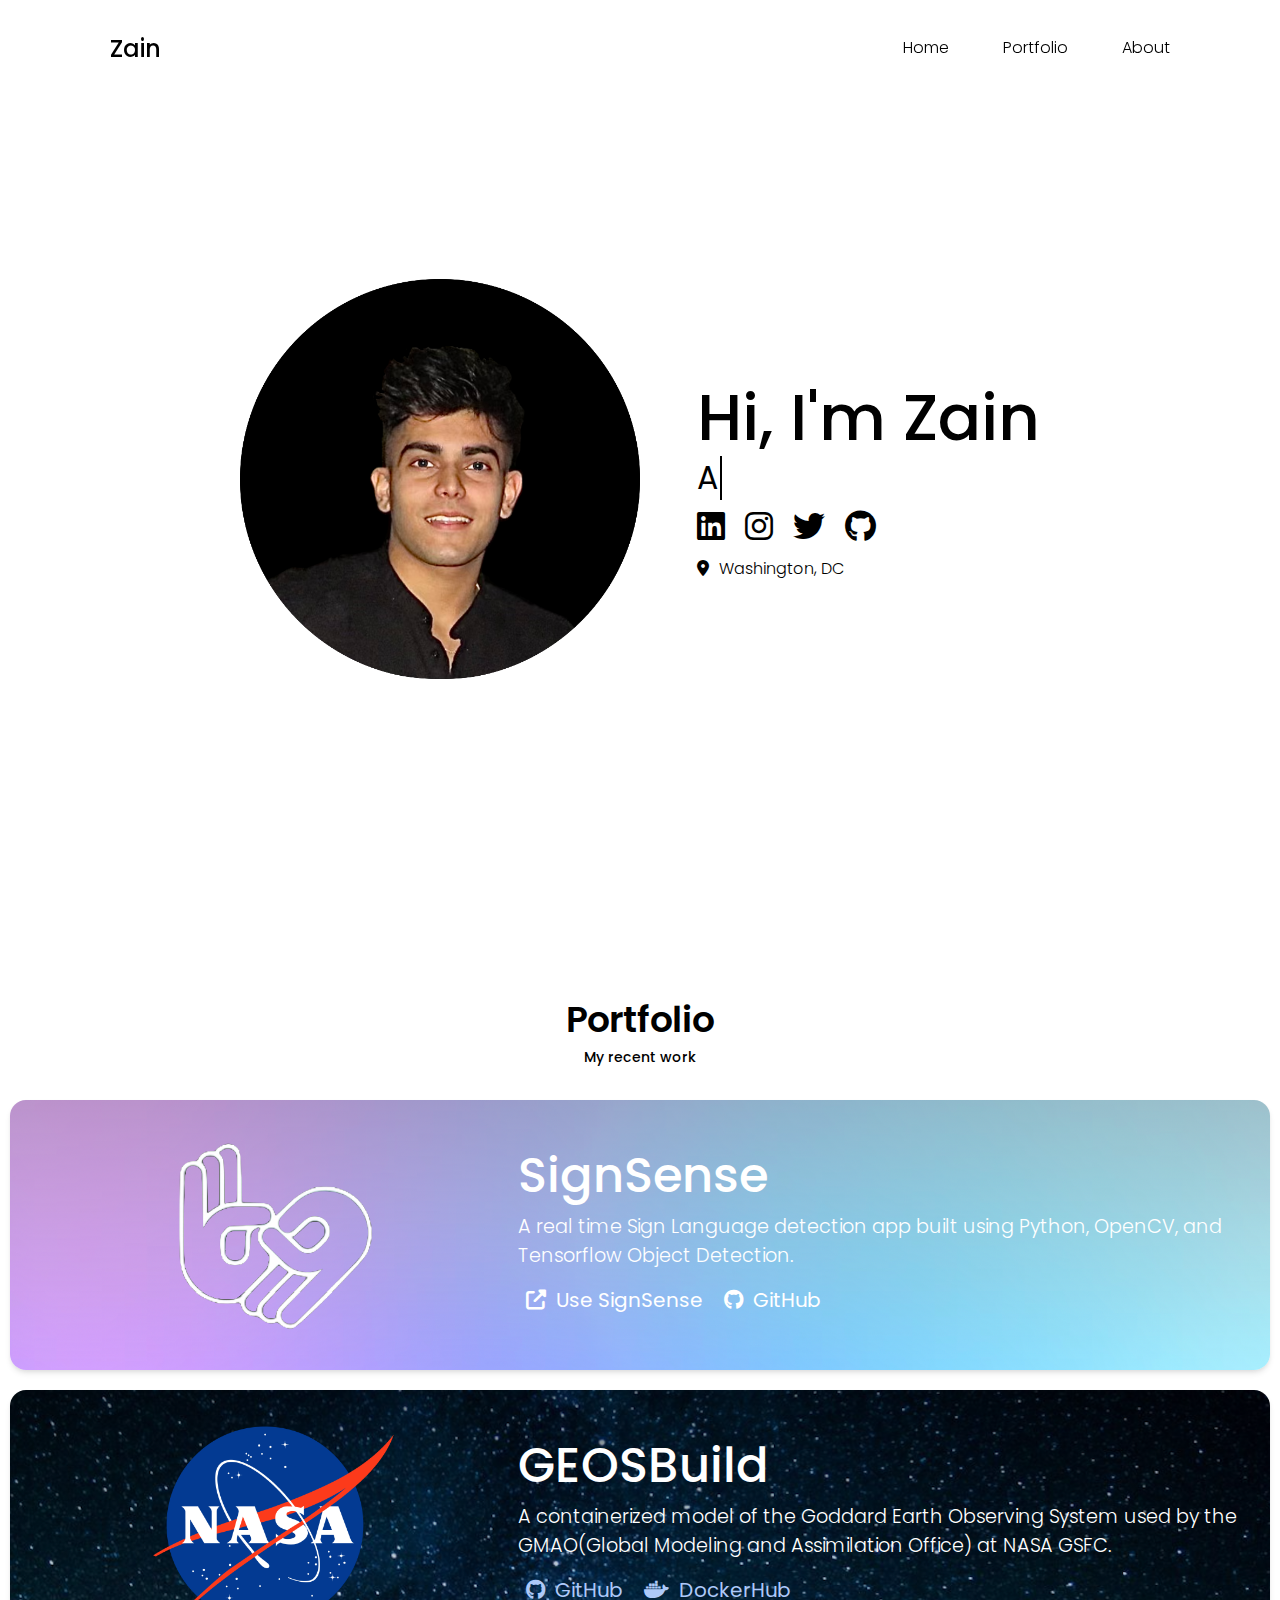
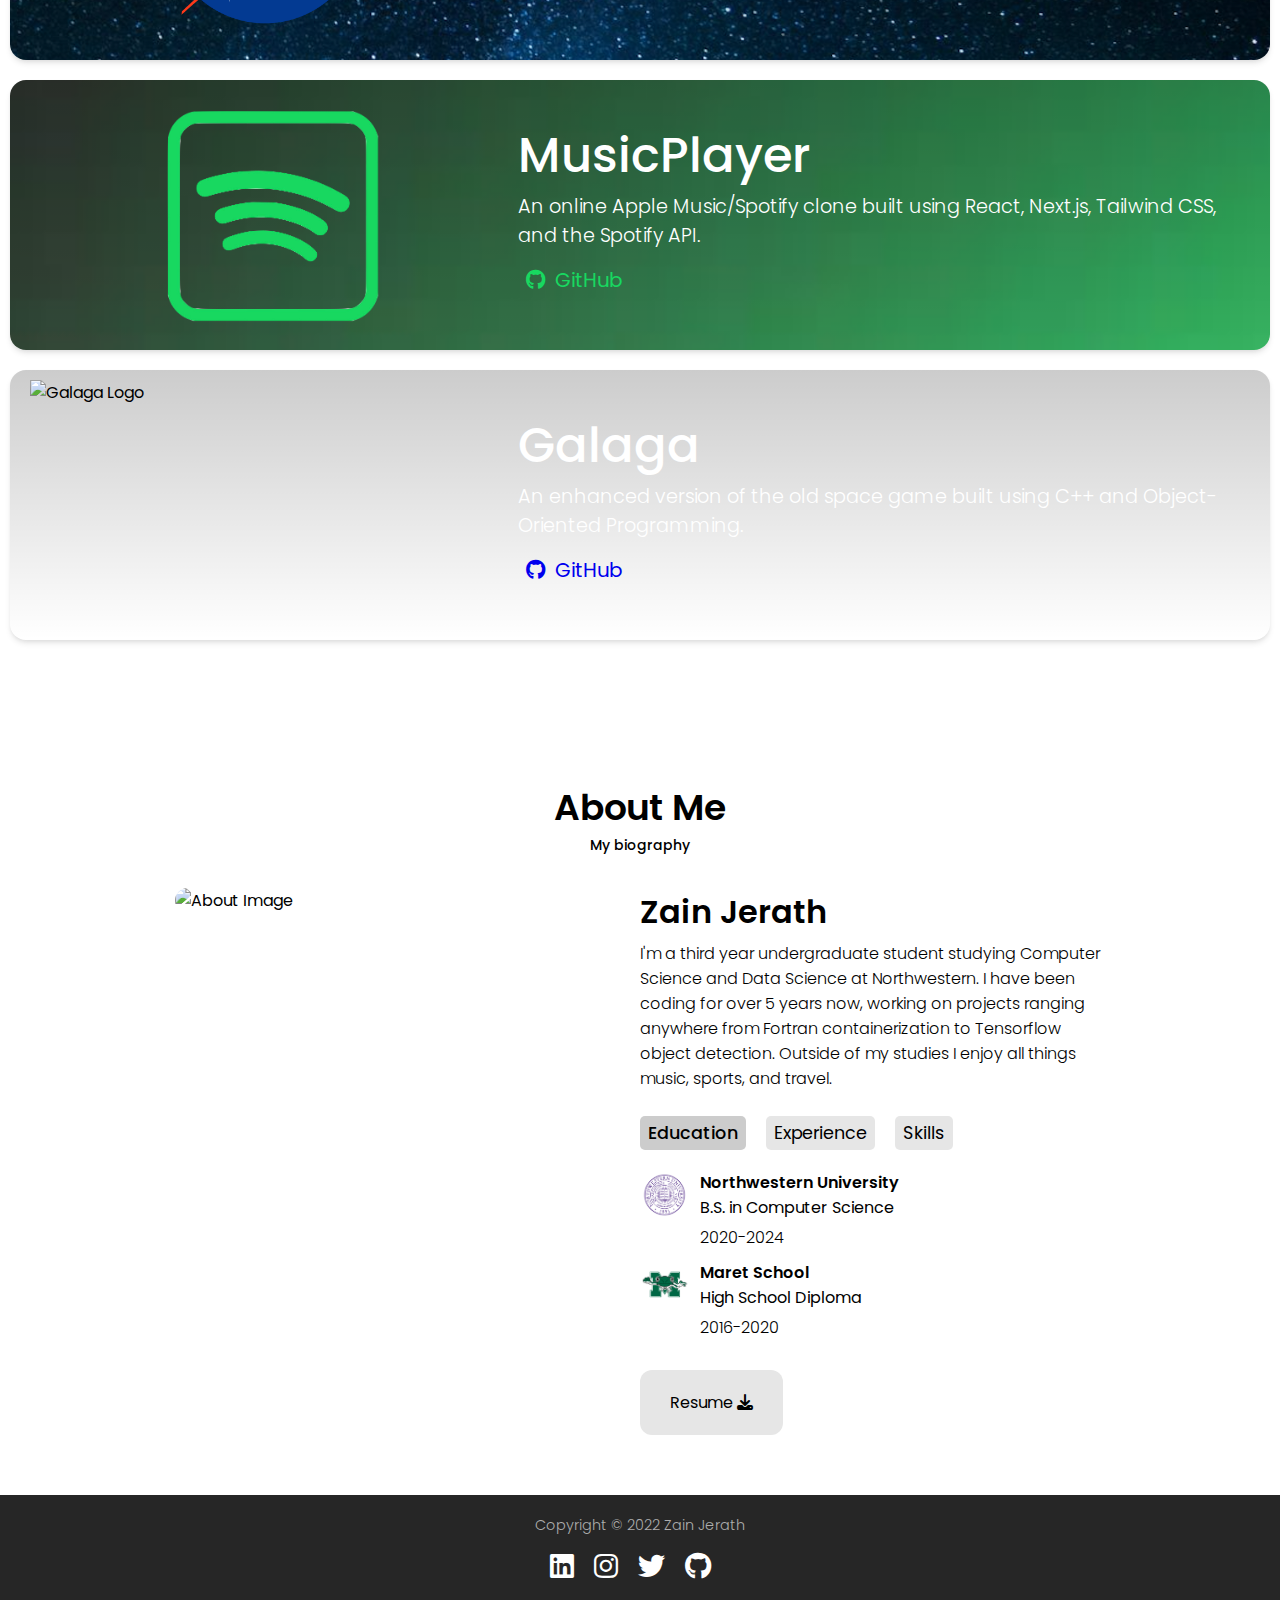
==== index.html @ c5c4de28 "Update index.html" ====
<!DOCTYPE html>
<html lang="en" dir="ltr">
<head>
  <meta charset="utf-8">
  <meta name="viewport" content="width=device-width, initial-scale=1.0">
  <link rel="stylesheet" href="zainjerath.css">
  <link rel="stylesheet" href="https://cdnjs.cloudflare.com/ajax/libs/font-awesome/6.2.1/css/all.min.css">
  <link rel="shortcut icon" type="images/png" href="images/Zain.png">
  <title>Zain Jerath</title>
</head>
<body>
  <!-- Menu -->
  <header>
    <nav class="top-nav">
      <a href="#home" class="Zain menu-items">Zain</a>
      <ul class="menu" id="menu">
        <li>
          <a class="menu-items" href="#home">Home</a>
        </li>
        <li>
          <a class="menu-items" href="#portfolio">Portfolio</a>
        </li>
        <li>
          <a class="menu-items" href="#about">About</a>
        </li>
      </ul>
      <div class="nav-btn">
        <div id="nav-icon" onclick="openClose();">
          <span class="nav-icons"></span>
          <span class="nav-icons"></span>
          <span class="nav-icons"></span>
        </div>
      </div>
    </nav>
  </header>
<!-- Home -->
  <section class="home center" id="home">
    <div class="home-content">
      <div class="home-img">
        <img src="images/Zain.png" alt="Profile Image">
      </div>
      <div class="info">
        <h2>Hi, I'm Zain</h2>
        <h3>A <span class="typed-text"></span><span class="cursor"></span></h3>
        <div class="socials">
          <button title = Linkedin>
            <a href="https://www.linkedin.com/in/zain-jerath-026b42214/"><i class="fab fa-linkedin"></i></a>
          </button>
          <button title = Instagram>
            <a href="https://www.instagram.com/zain.jerath/"><i class="fab fa-instagram"></i></a>
          </button>
          <button title = Twitter>
            <a href="https://twitter.com/Zainjerath"><i class="fab fa-twitter"></i></a>
          </button>
          <button title = Github>
            <a href="https://github.com/zjerath"><i class="fab fa-github"></i></a>
          </button>
        </div>
        <div class="location">
          <p><i class="fas fa-map-marker-alt" aria-hidden="true"></i>Washington, DC</p>
        </div>
      </div>
    </div>
  </section>
<!-- Portfolio -->
  <section class="portfolio" id="portfolio">
    <h1 class="section-title">Portfolio</h1>
    <h2 class="section-subtitle">My recent work</h2>
    <div class="project" style="background-image: linear-gradient(rgba(0,0,0,0.2), rgba(0,0,0,0)), url('images/Gradient.png');">
      <div class="project-content">
        <div class="project-img">
          <img src="images/Signsense.png" alt="Music Logo">
        </div>
        <div class="project-info sign-sense">
          <h3>SignSense</h3>
          <p>A real time Sign Language detection app built using Python, OpenCV, and Tensorflow Object Detection.</p>
          <div class="project-link">
            <a class="sign" href="https://main--sparkly-conkies-859b77.netlify.app/" target="blank">
              <i class="fas fa-external-link-alt" aria-hidden="true"></i>Use SignSense</a>
            <a class="sign" href="https://github.com/zjerath/SignSense" target="blank">
              <i class="fab fa-github" aria-hidden="true"></i>GitHub</a>
          </div>
        </div>
      </div>
    </div>
    <div class="project" style="background-image: linear-gradient(rgba(0,0,0,0.5), rgba(0,0,0,0)), url('images/Stars.png');">
      <div class="project-content">
        <div class="project-img">
          <img src="images/NASA.png" alt="NASA Logo">
        </div>
        <div class="project-info">
          <h3>GEOSBuild</h3>
          <p>A containerized model of the Goddard Earth Observing System used by the GMAO(Global Modeling and Assimilation Office) at NASA GSFC.</p>
          <div class="project-link">
            <a class="nasa" href="https://github.com/zjerath/NASA-GEOS-Build" target="blank"><i class="fab fa-github" aria-hidden="true"></i>GitHub</a>
            <a class="nasa" href="https://hub.docker.com/u/zjerath" target="blank"><i class="fab fa-docker" aria-hidden="true"></i>DockerHub</a>
          </div>
        </div>
      </div>
    </div>
    <div class="project" style="background-image: linear-gradient(rgba(0,0,0,0.2), rgba(0,0,0,0)), url('images/Purple.png');">
      <div class="project-content">
        <div class="project-img">
          <img src="images/Player.png" alt="Music Logo">
        </div>
        <div class="project-info">
          <h3>MusicPlayer</h3>
          <p>An online Apple Music/Spotify clone built using React, Next.js, Tailwind CSS, and the Spotify API.</p>
          <div class="project-link">
            <a class="player" href="https://github.com/zjerath/MusicPlayer" target="blank">
              <i class="fab fa-github" aria-hidden="true"></i>GitHub</a>
          </div>
        </div>
      </div>
    </div>
    <div class="project" style="background-image: linear-gradient(rgba(0,0,0,0.2), rgba(0,0,0,0)), url('images/Space.png');">
      <div class="project-content">
        <div class="project-img">
          <img src="images/Galaga.png" alt="Galaga Logo">
        </div>
        <div class="project-info">
          <h3>Galaga</h3>
          <p>An enhanced version of the old space game built using C++ and Object-Oriented Programming.</p>
          <div class="project-link">
            <a class="galaga" href="https://github.com/zjerath/Galaga" target="blank">
              <i class="fab fa-github" aria-hidden="true"></i>GitHub</a>
          </div>
        </div>
      </div>
    </div>
  </section>
<!-- About -->
  <section class="about" id="about">
    <h1 class="section-title">About Me</h1>
    <h2 class="section-subtitle">My biography</h2>
    <div>
      <div class="about-content">
        <div class="about-img">
          <img src="images/AboutMe.png" alt="About Image">
        </div>
        <div class="about-text">
          <h1 class="name">Zain Jerath</h1>
          <p> I'm a third year undergraduate student studying Computer Science and Data Science at Northwestern. I have been coding for over 5 years now, working on projects ranging anywhere from Fortran containerization to Tensorflow object detection. Outside of my studies I enjoy all things music, sports, and travel.</p>
          <div class="tab-titles">
            <p class="tab-link active-link" onclick="opentab('education')">Education</p>
            <p class="tab-link" onclick="opentab('experience')">Experience</p>
            <p class="tab-link" onclick="opentab('skills')">Skills</p>
          </div>
          <div class="tab-content active-tab" id="education">
            <ul>
              <li class="infowpic">
                <div class="tab-img">
                  <img src="images/Northwestern.png" alt="Northwestern Logo">
                </div>
                <div class="tab-info">
                  <span>Northwestern University</span><br>B.S. in Computer Science<br><p>2020-2024</p>
                </div>
              </li>
              <li class="infowpic">
                <div class="tab-img">
                  <img class="maret" src="images/Maret.png" alt="Maret Logo">
                </div>
                <div class="tab-info">
                  <span>Maret School</span><br>High School Diploma<br><p>2016-2020</p>
                </div>
              </li>
            </ul>
          </div>
          <div class="tab-content" id="experience">
            <ul>
              <li class="infowpic">
                <div class="tab-img">
                  <img src="images/NASA.png" alt="NASA Logo">
                </div>
                <div class="tab-info">
                  <span>Software Engineer Intern</span><br>NASA Goddard Space Flight Center<br><p>Jul - Sep 2022</p>
                </div>
              </li>
              <li class="infowpic">
                <div class="tab-img">
                  <img src="images/NASA.png" alt="NASA Logo">
                </div>
                <div class="tab-info">
                  <span>Summer Intern</span><br>NASA Goddard Space Flight Center<br><p>Jun - Sep 2021</p>
                </div>
              </li>
            </ul>
          </div>
          <div class="tab-content" id="skills">
            <ul>
              <li><span>Languages</span><br>C/C++, Python, Java, HTML/CSS, JavaScript, SQL</li>
              <li><span>Technologies</span><br>Git, Bash, Linux, Docker, AWS, PostgreSQL, MySQL</li>
              <li><span>Frameworks</span><br>Django, Next, Node.js, React, TailwindCSS</li>
            </ul>
          </div>
          <button title = Resume>
            <a href="files/Resume.pdf" target="blank">Resume <i class="fas fa-download" download></i></a>
          </button>
        </div>
      </div>
    </div>
  </section>
  <!-- Footer -->
  <footer>
    <h2 class="footer-text">Copyright &copy 2022 Zain Jerath</h2>
    <div class="footer-socials">
      <button title = Linkedin>
        <a href="https://www.linkedin.com/in/zain-jerath-026b42214/"><i class="fab fa-linkedin"></i></a>
      </button>
      <button title = Instagram>
        <a href="https://www.instagram.com/zain.jerath/"><i class="fab fa-instagram"></i></a>
      </button>
      <button title = Twitter>
        <a href="https://twitter.com/Zainjerath"><i class="fab fa-twitter"></i></a>
      </button>
      <button title = Github>
        <a href="https://github.com/zjerath"><i class="fab fa-github"></i></a>
      </button>
    </div>
  </footer>
  <script src="zainjerath.js"></script>
</body>
</html>
---- zainjerath.css ----
@import url('https://fonts.googleapis.com/css2?family=Poppins:ital,wght@0,100;0,200;0,300;0,400;0,500;0,600;0,700;0,800;0,900;1,100;1,200;1,300;1,400;1,500;1,600;1,700;1,800;1,900&display=swap');
*{
  margin: 0;
  padding: 0;
  box-sizing: border-box;
  font-family: 'Poppins', sans-serif;
}

html{
  scroll-behavior: smooth;
}

body{
  margin: 2rem 0 0 0;
  transition: .5s ease;
}

a{
  text-decoration: none;
}

li{
  list-style: none;
}

header{
  z-index: 99999;
  width: 100%;
  position: fixed;
  top: 0;
  left: 0;
  backdrop-filter: blur(20px);
  transition: .6s ease;
}

.top-nav{
  position: relative;
  height: 6rem;
  display: flex;
  justify-content: space-between;
  align-items: center;
  margin-left: auto;
  margin-right: auto;
  padding: 0 110px;
  transition: .6s ease;
}

.top-nav li{
  display: inline-block;
  font-size: 1em;
}

.top-nav .Zain{
  font-size: 1.5em;
  font-weight: 500;
  color: black;
  transition: opacity .15s;
}

.top-nav .Zain:hover{
  opacity: 50%;
}

.nav-btn{
  cursor: pointer;
  display: none;
}

.menu li{
  font-weight: 300;
}

.menu li:not(:last-child){
  margin-right: 50px;
}

.menu a{
  color: black;
  border-bottom-style: hidden:
}

.menu a.active{
  border-bottom: 1px solid;
}

.menu a::after{
  display: block;
  content: '';
  border-bottom: 1px solid;
  transform: scaleX(0);
  transform-origin: bottom right;
  transition: transform 0.25s ease-out;
}

.menu a:hover::after{
  transform: scaleX(1);
  transform-origin: bottom left;
}

.menu a.active::after{
  border-bottom: none;
}

.menu a.active:hover::after{
  border-bottom: none;
}

.home{
  position: relative;
  max-width: 1250px;
  min-height: 100vh;
  margin-left: auto;
  margin-right: auto;
  padding: 4rem 13rem;
  flex-direction: column;
}

.home-content{
  padding: 0 110px;
  display: flex;
  justify-content: space-between;
  align-items: center;
  flex-wrap: wrap;
  width: 1020px;
}

.home-content .info h2{
  font-size: 4em;
  font-weight: 500;
  line-height: 70px;
}

.home-content .info h3{
  font-size: 1.98em;
  font-weight: 400;
  line-height: 50px;
}

.home-content .info h3 .cursor{
  content: "";
  height: 100%;
  width: 100%;
  margin: 0 2px;
  border-left: 2px solid black;
  animation: blink 1s infinite;
}

.home-content .info h3 .typing{
  animation: none;
}

@keyframes blink{
  0% {border-left: 2px solid black;}
  0% {border-left: 2px solid black;}
  0% {border-left: none;}
  99% {background-color: none;}
  100% {border-left: 2px solid black;}
}

.home-content .info .socials{
  display: flex;
  flex-direction: row;
}

.home-content .info .socials button{
  font-size: 2em;
  margin-right: 20px;
  border: none;
  background-color: transparent;
}

.home-content .info .socials a{
  color: black;
  transition: opacity .15s;
}

.home-content .info .socials a:hover{
  opacity: 50%;
}

.home-content .info .location p{
  font-size: 1em;
  font-weight: 300;
  margin-top: 5px;
}

.home-content .info .location p i{
  margin-right: 10px;
  color: black;
}

.home-content .home-img img{
  width: 400px;
  height: 400px;
}

.center{
  display: flex;
  justify-content: center;
  align-items: center;
}

.portfolio{
  padding: 60px 0;
}

.section-title{
  text-align: center;
  font-size: 2.25rem;
  font-weight: 600;
}

.section-subtitle{
  text-align: center;
  display: block;
  font-size: .875rem;
  font-weight: 500;
  margin-bottom: 2rem;
}

.project{
  background-position: center;
  background-repeat: no-repeat;
  background-size: cover;
  position: relative;
  display: flex;
  justify-content: center;
  align-items: center;
  padding: 20px;
  margin: 20px 10px;
  border-radius: 16px;
  box-shadow: #0000001a 0 4px 6px -1px, #0000000f 0 2px 4px -1px;
  overflow: hidden;
}

.project-content{
  align-items: center;
  display: flex;
  height: 230px;
  width: 100%
}

.project-content .project-img{
  display: block;
  height: 250px;
  flex: 40%;
    flex-grow: 1;
    flex-shrink: 1;
    flex-basis: 40%;
}

.project-content .project-img img{
  display: block;
  width: auto;
  height: 250px;
  margin: 0 auto;
}

.project-content .project-info{
  text-align: left;
  margin: 20px 0;
  flex: 60%;
    flex-grow: 1;
    flex-shrink: 1;
    flex-basis: 60%;
}

.project-content .project-info h3{
  display: block;
  color: white;
  font-size: 3rem;
  font-weight: 500;
  margin: 0;
}

.project-content .project-info p{
  display: block;
  color: white;
  font-size: 1.2rem;
  font-weight: 300;
  margin: 0;
}

.project-content .project-info .project-link{
  display: block;
  font-size: 1.25rem;
  margin: 15px 0;
}

.project-content .project-info .project-link .nasa{
  color: #adc9f9;
}

.project-content .project-info .project-link .player{
  color: #18d860;
}

.project-content .project-info .project-link .sign{
  color: white;
}

.project-content .project-info .project-link a{
  padding: 4px 8px;
  transition: opacity .15s;
}

.project-content .project-info .project-link a:hover{
  background-color: rgba(220,220,220,.2);
  padding: 4px 8px;
  border-radius: 12px;
}

.project-content .project-info .project-link a i{
  margin-right: 10px;
}

.about{
  padding: 60px 0;
}

.about-content{
  margin: auto;
  display: flex;
  justify-content: center;
  flex-wrap: wrap;
  width: 930px;
}

.about-content .about-img{
  flex: 50%;
}

.about-img img{
  width: 449px;
  height: 554px;
  border-radius: 15px;
}

.about-content .about-text{
  flex: 50%;
}

.about-content .about-text .name{
  font-size: 2rem;
  font-weight: 600;
}

.about-content .about-text p{
  margin-top: 5px;
  display: block;
  font-size: 1rem;
  font-weight: 300;
}

.about-content .about-text .tab-titles{
  display: flex;
  margin: 20px 0 40px;
}

.about-content .about-text .tab-link{
  margin-right: 20px;
  font-size: 1.1rem;
  font-weight: 400;
  cursor: pointer;
  position: relative;
  background-color: #e6e6e6;
  padding: 4px 8px;
  border-radius: 5px;
}

.about-content .about-text .tab-link:hover{
  color: #666666;
}

.about-content .about-text .tab-link.active-link{
  background-color: #cccccc;
  font-weight: 500;
  transition: 0.5s ease;
}

.about-content .about-text .tab-link.active-link:hover{
  color: black;
}

.about-content .about-text .tab-content ul li{
  list-style:none;
  margin: 10px 0;
}

.about-content .about-text .tab-content ul .infowpic{
  display: flex;
  width: 100%;
}

.about-content .about-text .tab-content ul .infowpic .tab-img{
  width: 50px;
  height: 50px;
}

.about-content .about-text .tab-content ul .infowpic .tab-img img{
  display: inline-block;
  width: 50px;
  height: auto;
  margin: 0 auto;
}

.about-content .about-text .tab-content ul .infowpic .tab-info{
  margin: 0 10px;
}

.about-content .about-text .tab-content ul li span{
  font-size: 1rem;
  font-weight: 600;
}

.about-content .about-text .tab-content{
  display: none;
  margin: -20px 0;
}

.about-content .about-text .tab-content.active-tab{
  display: block;
}

.about-content .about-text button{
  margin-top: 40px;
  border: none;
  background-color: #e6e6e6;
  transition: opacity .15s;
  padding: 20px 30px;
  border-radius: 12px;
}

.about-content .about-text button a{
  color: black;
  font-weight: 400;
  font-size: 1.2em;
}

.about-content .about-text button a:hover{
  color: #666666;
}

footer{
  background: #262626;
  padding: 20px 0;
}

footer .footer-text{
  text-align: center;
  font-size: .9em;
  font-weight: 300;
  color: #adadad;
}

footer .footer-socials{
  display: flex;
  flex-direction: row;
  margin-top: 10px;
  justify-content: center;
}

footer .footer-socials button{
  font-size: 1.7em;
  margin-right: 20px;
  border: none;
  background-color: transparent;
}

footer .footer-socials a{
  color: white;
  transition: opacity .15s;
}

footer .footer-socials a:hover{
  opacity: 50%;
}

@media (max-width: 950px){
  .nav-btn{
    display: block;
    z-index: 999;
  }

  .menu{
    position: fixed;
    top: -1600%;
    left: 0;
    height: 100vh;
    width: 100%;
    background: black;
    text-align: center;
    transition: all 0.3s;
  }

  .menu.active{
    top: 0;
    overflow: hidden;
  }

  .menu li{
    display: block;
  }

  .menu li:not(:last-child){
    margin-right: 0px;
  }

  .menu a{
    display: inline-block;
    color: white;
    opacity: 0.3;
    margin: 20px 0;
    font-size: 3rem;
    font-weight: 700;
    transition: opacity .2s ease;
  }

  .menu a.active{
    opacity: 1;
    border-bottom: none;
  }

  .menu a:hover{
    opacity: 1;
  }

  .menu a::after{
    border-bottom: none;
  }

  #nav-icon{
  width: 20px;
  height: 15px;
  position: relative;
  margin: 50px auto;
  -webkit-transform: rotate(0deg);
  -moz-transform: rotate(0deg);
  -o-transform: rotate(0deg);
  transform: rotate(0deg);
  -webkit-transition: .5s ease-in-out;
  -moz-transition: .5s ease-in-out;
  -o-transition: .5s ease-in-out;
  transition: .5s ease-in-out;
  cursor: pointer;
  }

  #nav-icon span{
    display: block;
    position: absolute;
    height: 3px;
    width: 100%;
    border-radius: 3px;
    opacity: 1;
    left: 0;
    -webkit-transform: rotate(0deg);
    -moz-transform: rotate(0deg);
    -o-transform: rotate(0deg);
    transform: rotate(0deg);
    -webkit-transition: .25s ease-in-out;
    -moz-transition: .25s ease-in-out;
    -o-transition: .25s ease-in-out;
    transition: .25s ease-in-out;
  }

  #nav-icon span:nth-child(1) {
    top: 0px;
  }

  #nav-icon span:nth-child(2) {
    top: 6px;
  }

  #nav-icon span:nth-child(3) {
    top: 12px;
  }

  #nav-icon.open span:nth-child(1) {
    top: 6px;
    -webkit-transform: rotate(135deg);
    -moz-transform: rotate(135deg);
    -o-transform: rotate(135deg);
    transform: rotate(135deg);
  }

  #nav-icon.open span:nth-child(2) {
    opacity: 0;
    left: -20px;
  }

  #nav-icon.open span:nth-child(3) {
    top: 6px;
    -webkit-transform: rotate(-135deg);
    -moz-transform: rotate(-135deg);
    -o-transform: rotate(-135deg);
    transform: rotate(-135deg);
  }

  .nav-icons{
    background: black;
  }

  .home{
    max-width: 950px;
  }

  .home-content{
    display: block;
    text-align: center;
    width: 600px;
  }

  .home-content .info .socials{
    justify-content: center;
    margin-left: 20px;
  }

  .home-content .info h2{
    font-size: 3.5em;
    font-weight: 500;
  }

  .home-content .info h3{
    font-size: 1.8em;
    font-weight: 400;
  }

  .home-content .info .socials button{
    font-size: 1.8em;
    margin-right: 18px;
  }

  .home-content .info .location p{
    font-size: .8em;
    font-weight: 300;
    margin-top: 5px;
  }

  .home-content .info .location p i{
    margin-right: 8px;
  }

  .home-content .home-img img{
    width: 350px;
    height: 350px;
  }

  .project-content .project-info h3{
    font-size: 2.5rem;
  }

  .project-content .project-info p{
    font-size: 1rem;
  }

  .about-content{
    display: block;
    text-align: center;
    width: 500px;
  }

  .about-img img{
    width: 337px;
    height: 416px;
    justify-content: center;
  }

  .about-content .about-text .name{
    margin-top: 5px;
    font-size: 2rem;
    font-weight: 600;
  }

  .about-content .about-text .tab-titles{
    display: flex;
    justify-content: center;
    margin: 20px 0 40px;
  }

  .about-content .about-text .tab-content ul .infowpic{
    justify-content: center;
  }
}
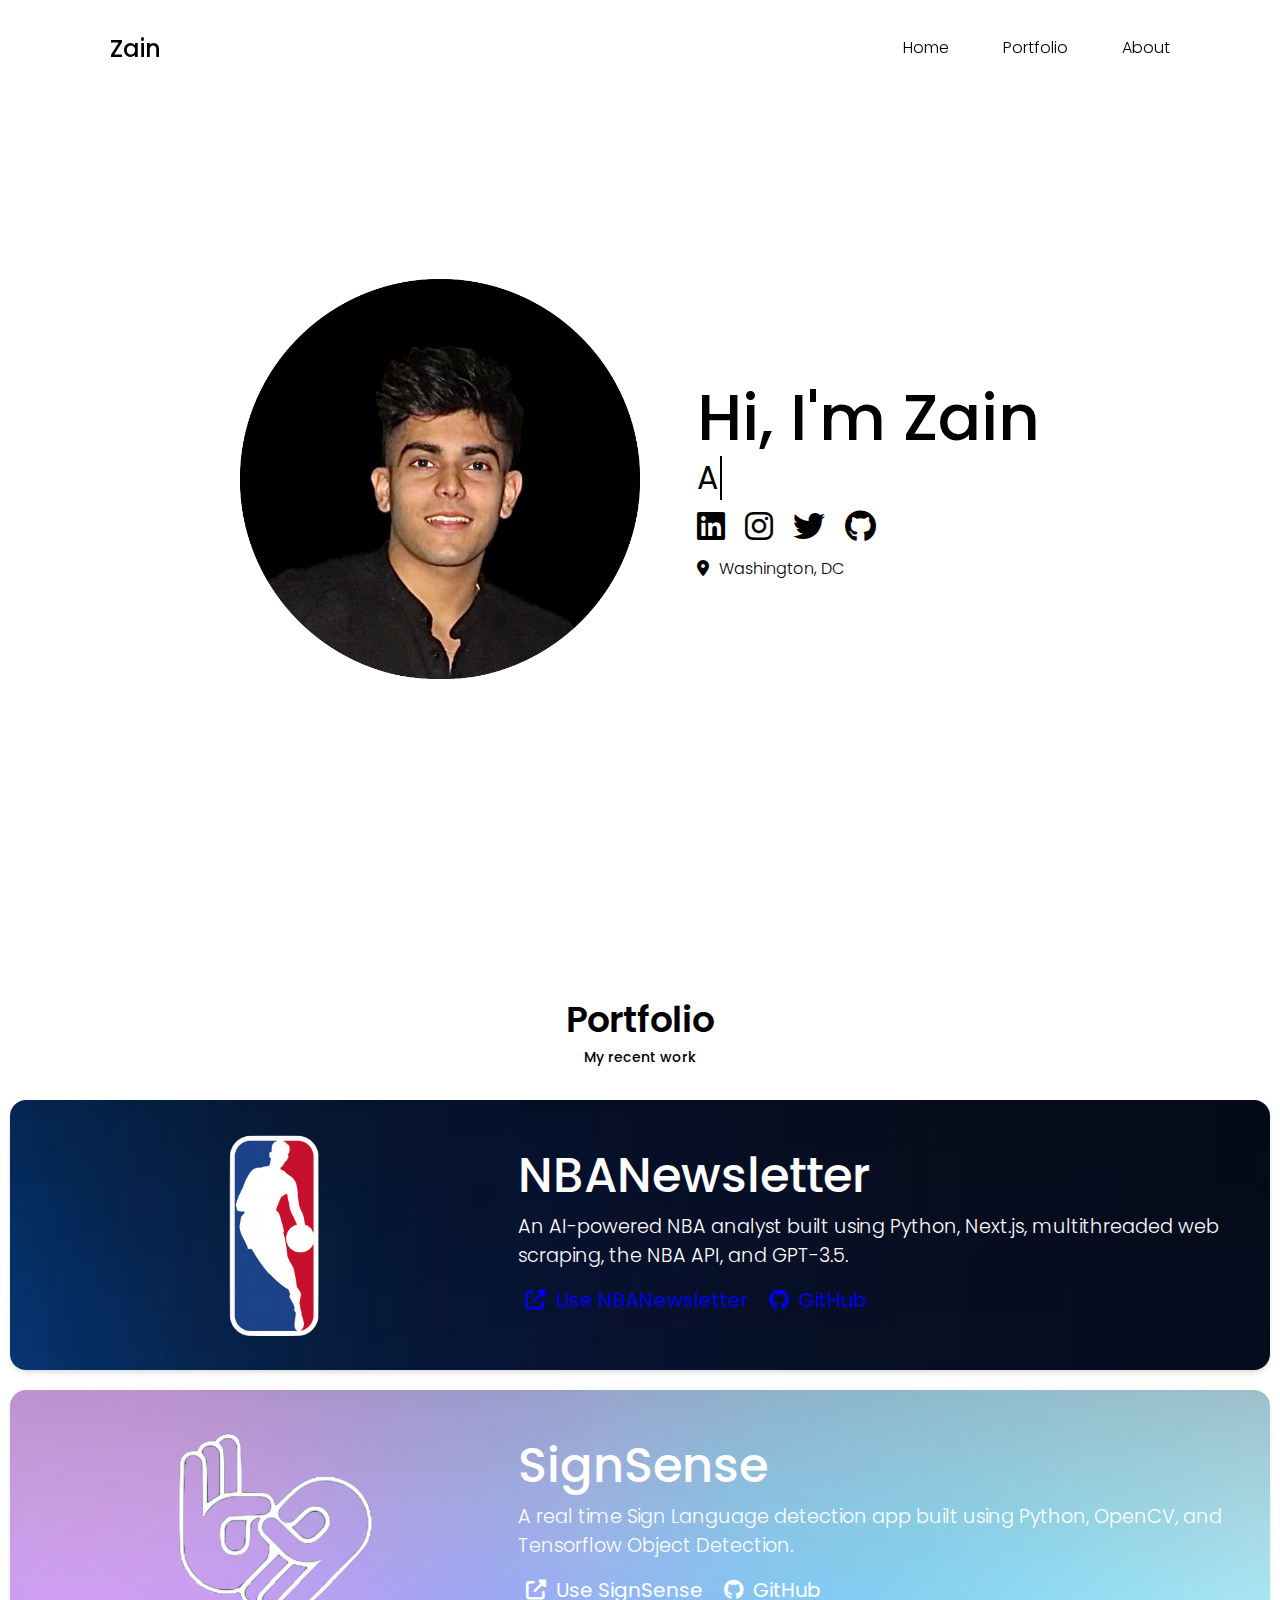
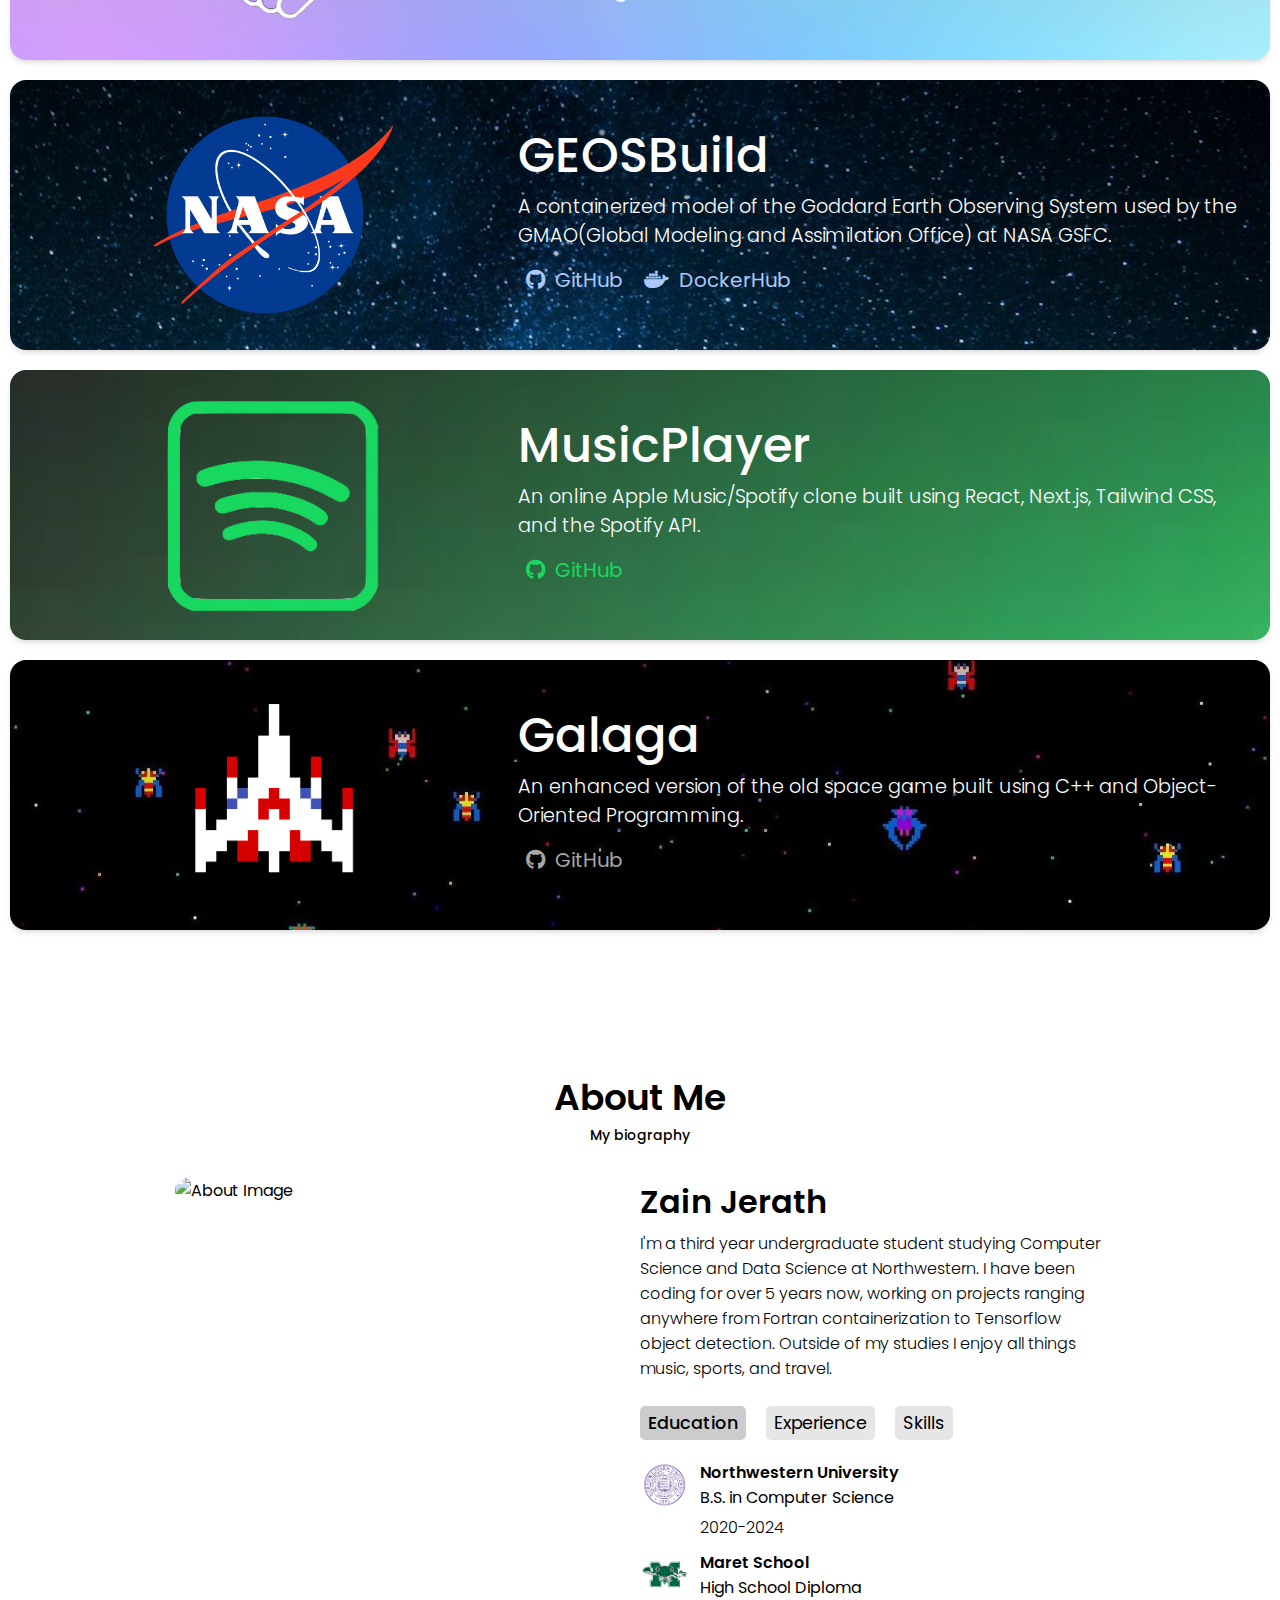
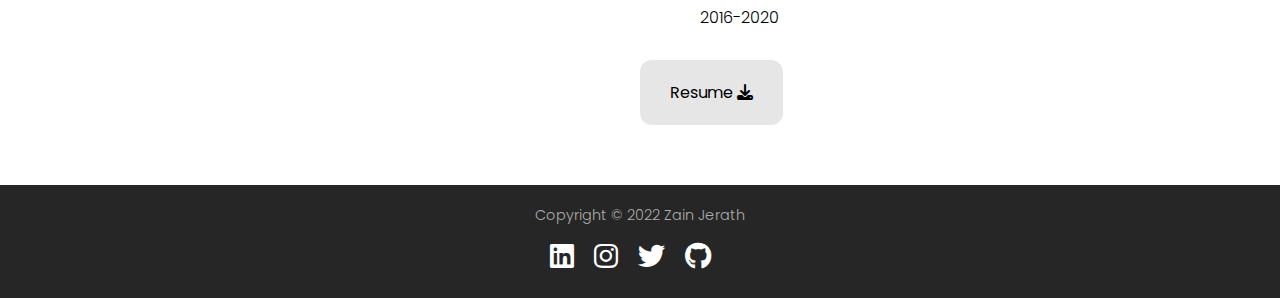
==== commit 0593cb96: "Update index.html" ====
--- a/index.html
+++ b/index.html
@@ -66,10 +66,27 @@
   <section class="portfolio" id="portfolio">
     <h1 class="section-title">Portfolio</h1>
     <h2 class="section-subtitle">My recent work</h2>
+    <div class="project" style="background-image: linear-gradient(rgba(0,0,0,0.2), rgba(0,0,0,0)), url('images/NBA3.png');">
+      <div class="project-content">
+        <div class="project-img">
+          <img src="images/NBA.png" alt="NBA Logo">
+        </div>
+        <div class="project-info sign-sense">
+          <h3>NBANewsletter</h3>
+          <p>An AI-powered NBA analyst built using Python, Next.js, multithreaded web scraping, the NBA API, and GPT-3.5.</p>
+          <div class="project-link">
+            <a class="nba" href="https://nbanewsletter.vercel.app/" target="blank">
+              <i class="fas fa-external-link-alt" aria-hidden="true"></i>Use NBANewsletter</a>
+            <a class="nba" href="https://github.com/zjerath/NBA-Newsletter" target="blank">
+              <i class="fab fa-github" aria-hidden="true"></i>GitHub</a>
+          </div>
+        </div>
+      </div>
+    </div>
     <div class="project" style="background-image: linear-gradient(rgba(0,0,0,0.2), rgba(0,0,0,0)), url('images/Gradient.png');">
       <div class="project-content">
         <div class="project-img">
-          <img src="images/Signsense.png" alt="Music Logo">
+          <img src="images/Signsense.png" alt="Sign Logo">
         </div>
         <div class="project-info sign-sense">
           <h3>SignSense</h3>
--- a/zainjerath.css
+++ b/zainjerath.css
@@ -293,6 +293,10 @@
 
 .project-content .project-info .project-link .player{
   color: #18d860;
+}
+
+.project-content .project-info .project-link .galaga{
+  color: #a6a6a6;
 }
 
 .project-content .project-info .project-link .sign{
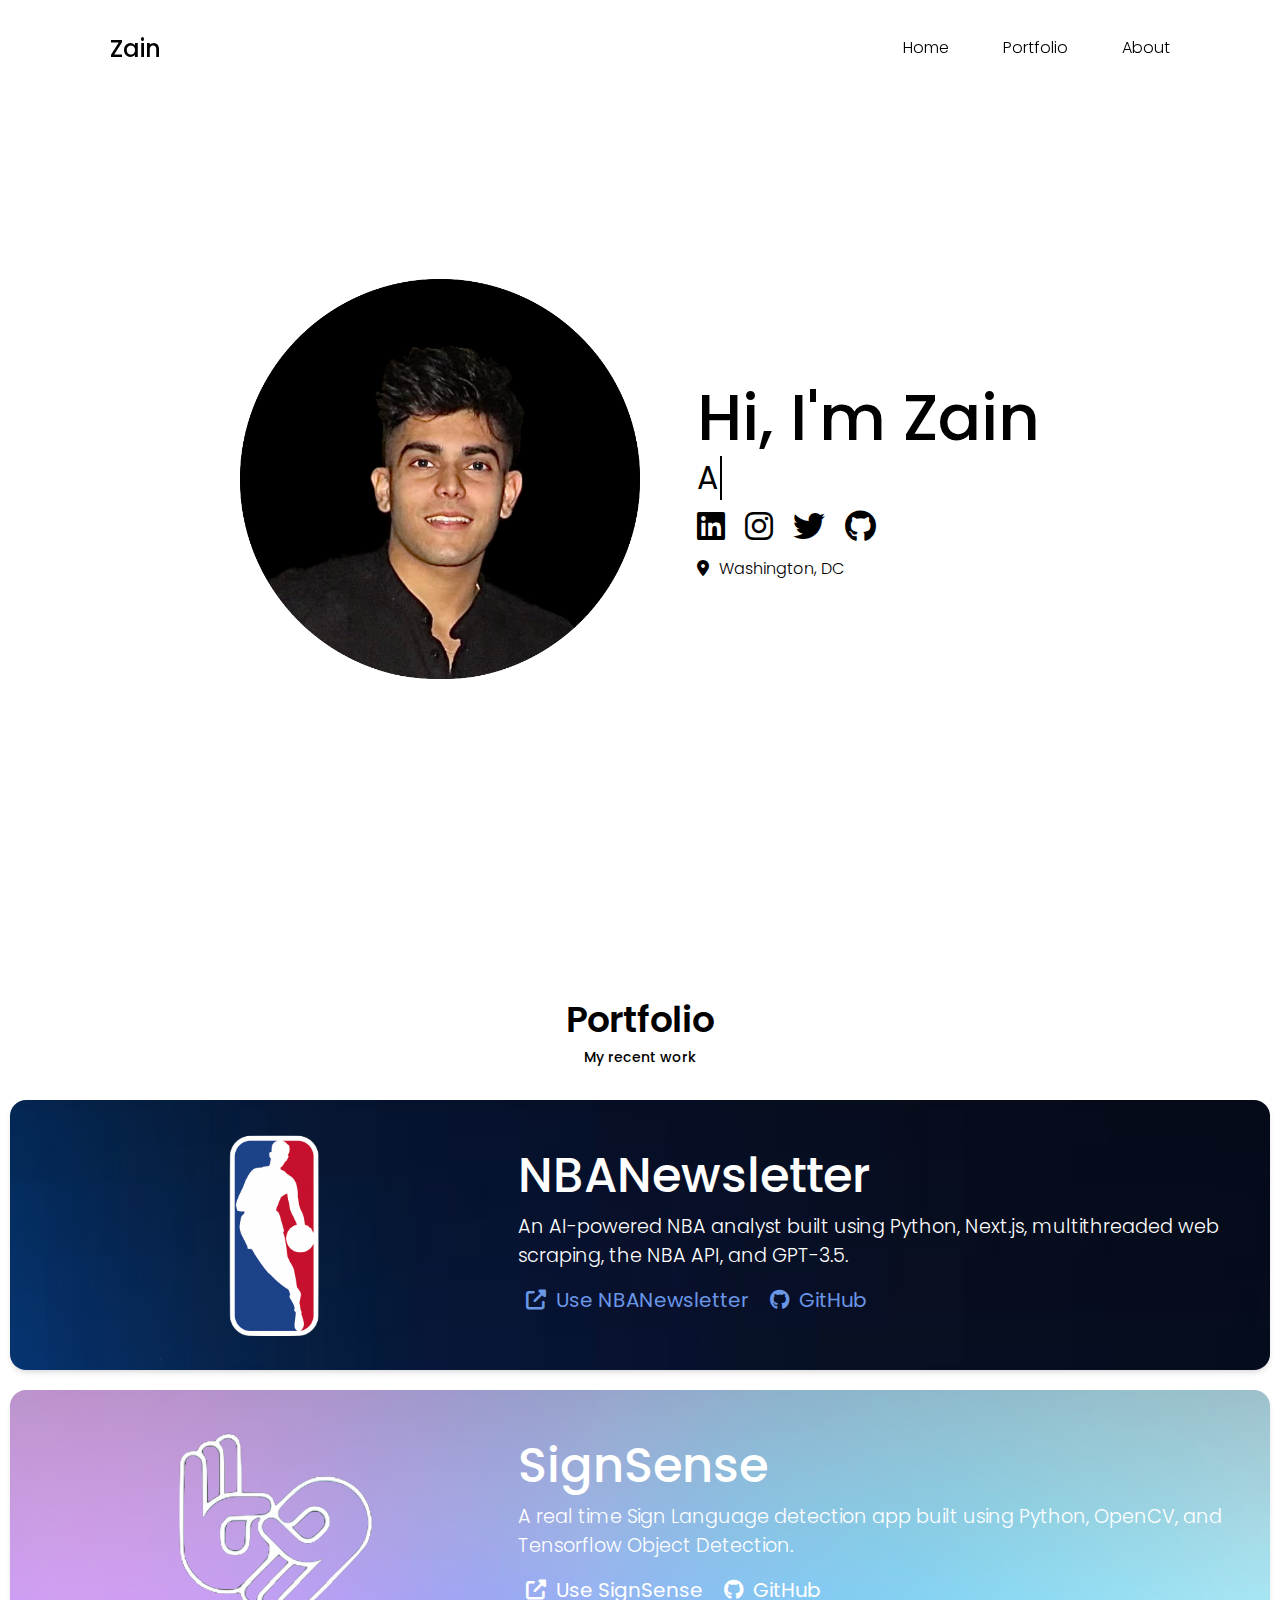
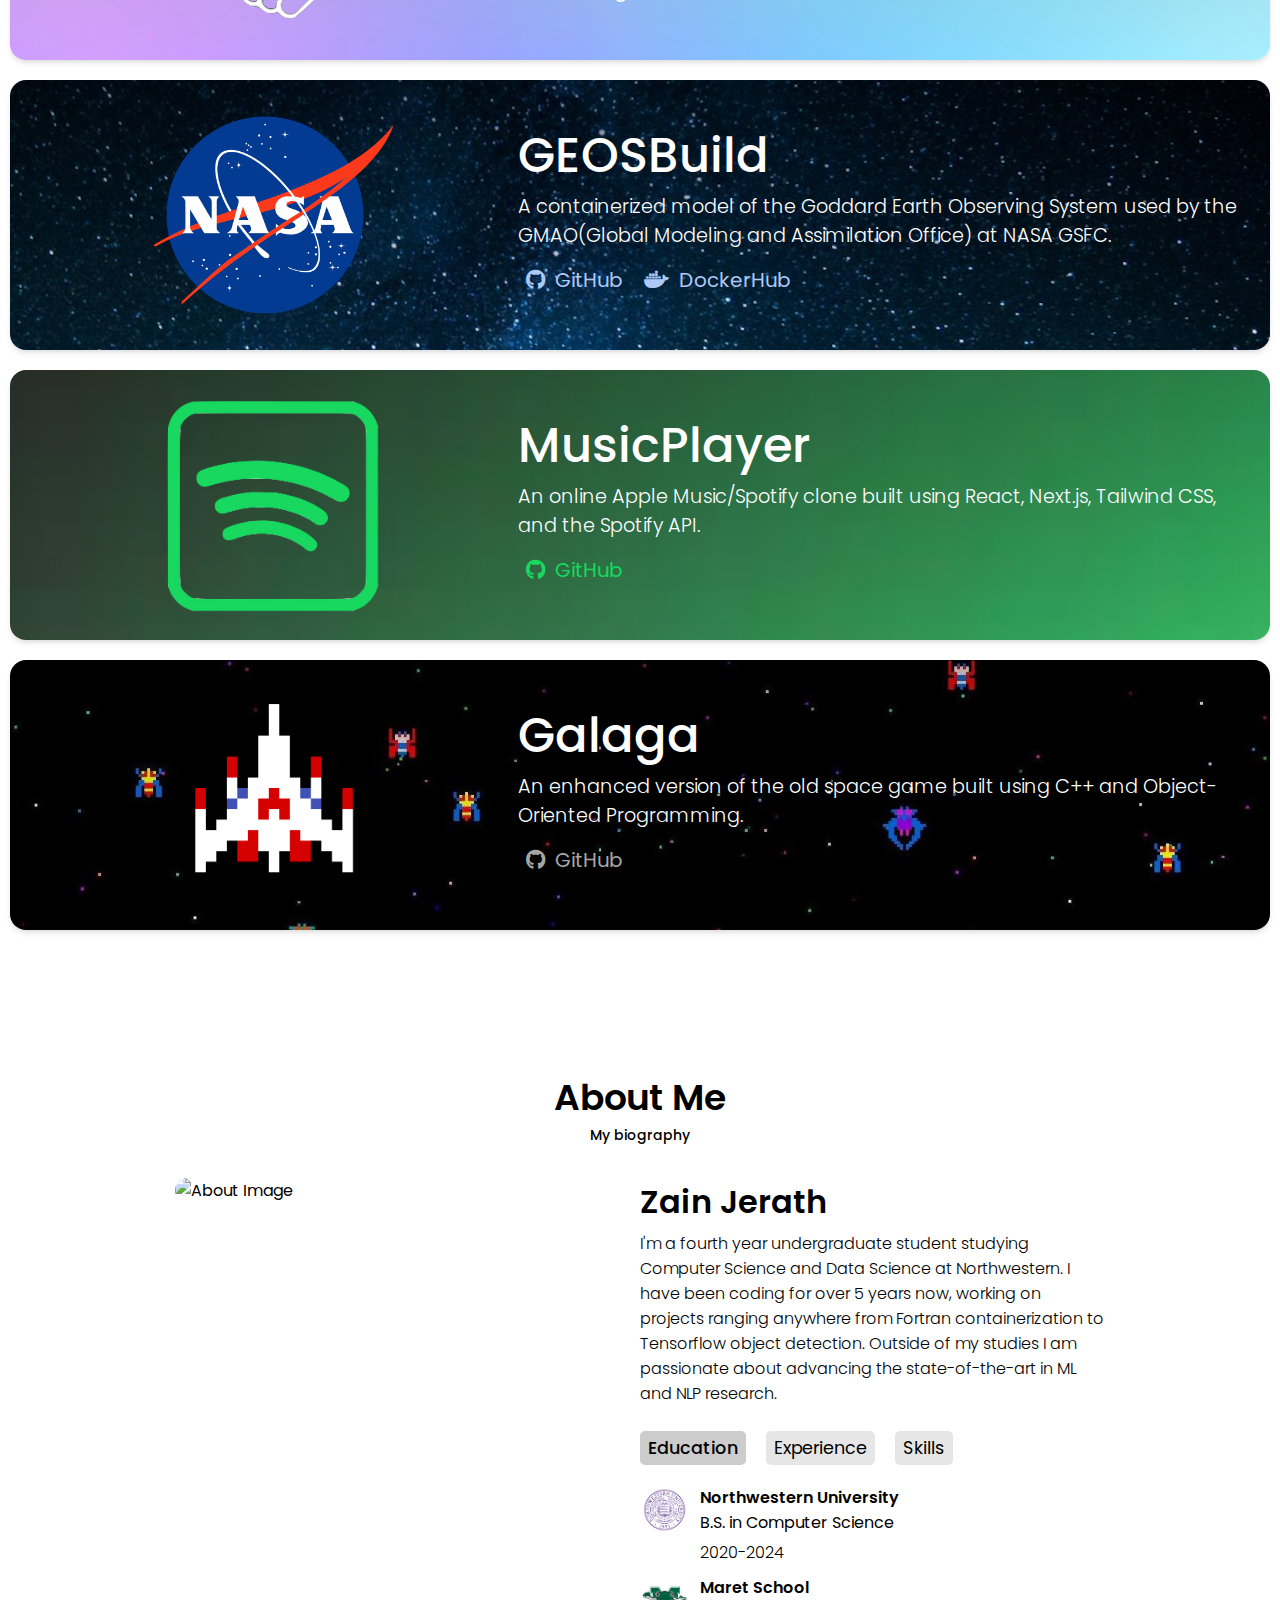
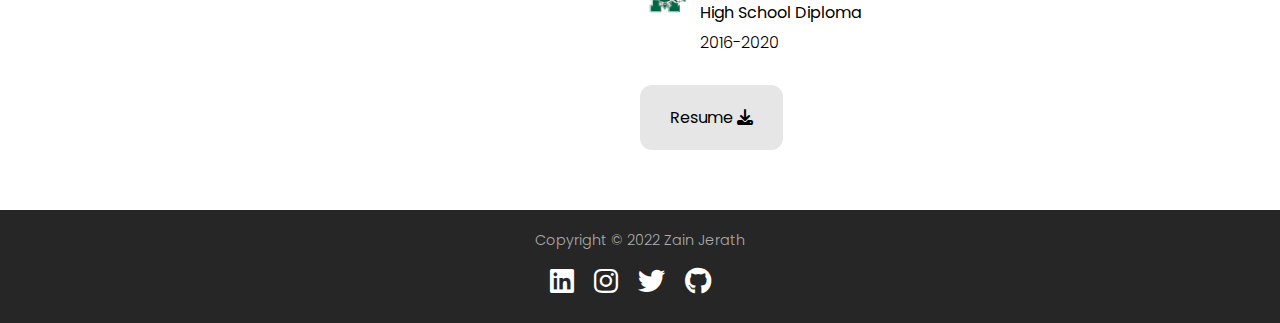
==== commit 0b23eed4: "Update index.html" ====
--- a/index.html
+++ b/index.html
@@ -157,7 +157,7 @@
         </div>
         <div class="about-text">
           <h1 class="name">Zain Jerath</h1>
-          <p> I'm a third year undergraduate student studying Computer Science and Data Science at Northwestern. I have been coding for over 5 years now, working on projects ranging anywhere from Fortran containerization to Tensorflow object detection. Outside of my studies I enjoy all things music, sports, and travel.</p>
+          <p> I'm a fourth year undergraduate student studying Computer Science and Data Science at Northwestern. I have been coding for over 5 years now, working on projects ranging anywhere from Fortran containerization to Tensorflow object detection. Outside of my studies I am passionate about advancing the state-of-the-art in ML and NLP research.</p>
           <div class="tab-titles">
             <p class="tab-link active-link" onclick="opentab('education')">Education</p>
             <p class="tab-link" onclick="opentab('experience')">Experience</p>
@@ -198,15 +198,15 @@
                   <img src="images/NASA.png" alt="NASA Logo">
                 </div>
                 <div class="tab-info">
-                  <span>Summer Intern</span><br>NASA Goddard Space Flight Center<br><p>Jun - Sep 2021</p>
+                  <span>OMPS Research Intern</span><br>NASA Goddard Space Flight Center<br><p>Jun - Sep 2021</p>
                 </div>
               </li>
             </ul>
           </div>
           <div class="tab-content" id="skills">
             <ul>
-              <li><span>Languages</span><br>C/C++, Python, Java, HTML/CSS, JavaScript, SQL</li>
-              <li><span>Technologies</span><br>Git, Bash, Linux, Docker, AWS, PostgreSQL, MySQL</li>
+              <li><span>Languages</span><br>C, C++, C# Python, Java, HTML/CSS, JavaScript, SQL</li>
+              <li><span>Technologies</span><br>Git, Bash, Linux, Docker, AWS, GCP, CLion</li>
               <li><span>Frameworks</span><br>Django, Next, Node.js, React, TailwindCSS</li>
             </ul>
           </div>
--- a/zainjerath.css
+++ b/zainjerath.css
@@ -301,6 +301,10 @@
 
 .project-content .project-info .project-link .sign{
   color: white;
+}
+
+.project-content .project-info .project-link .nba{
+  color: #6a96e6;
 }
 
 .project-content .project-info .project-link a{
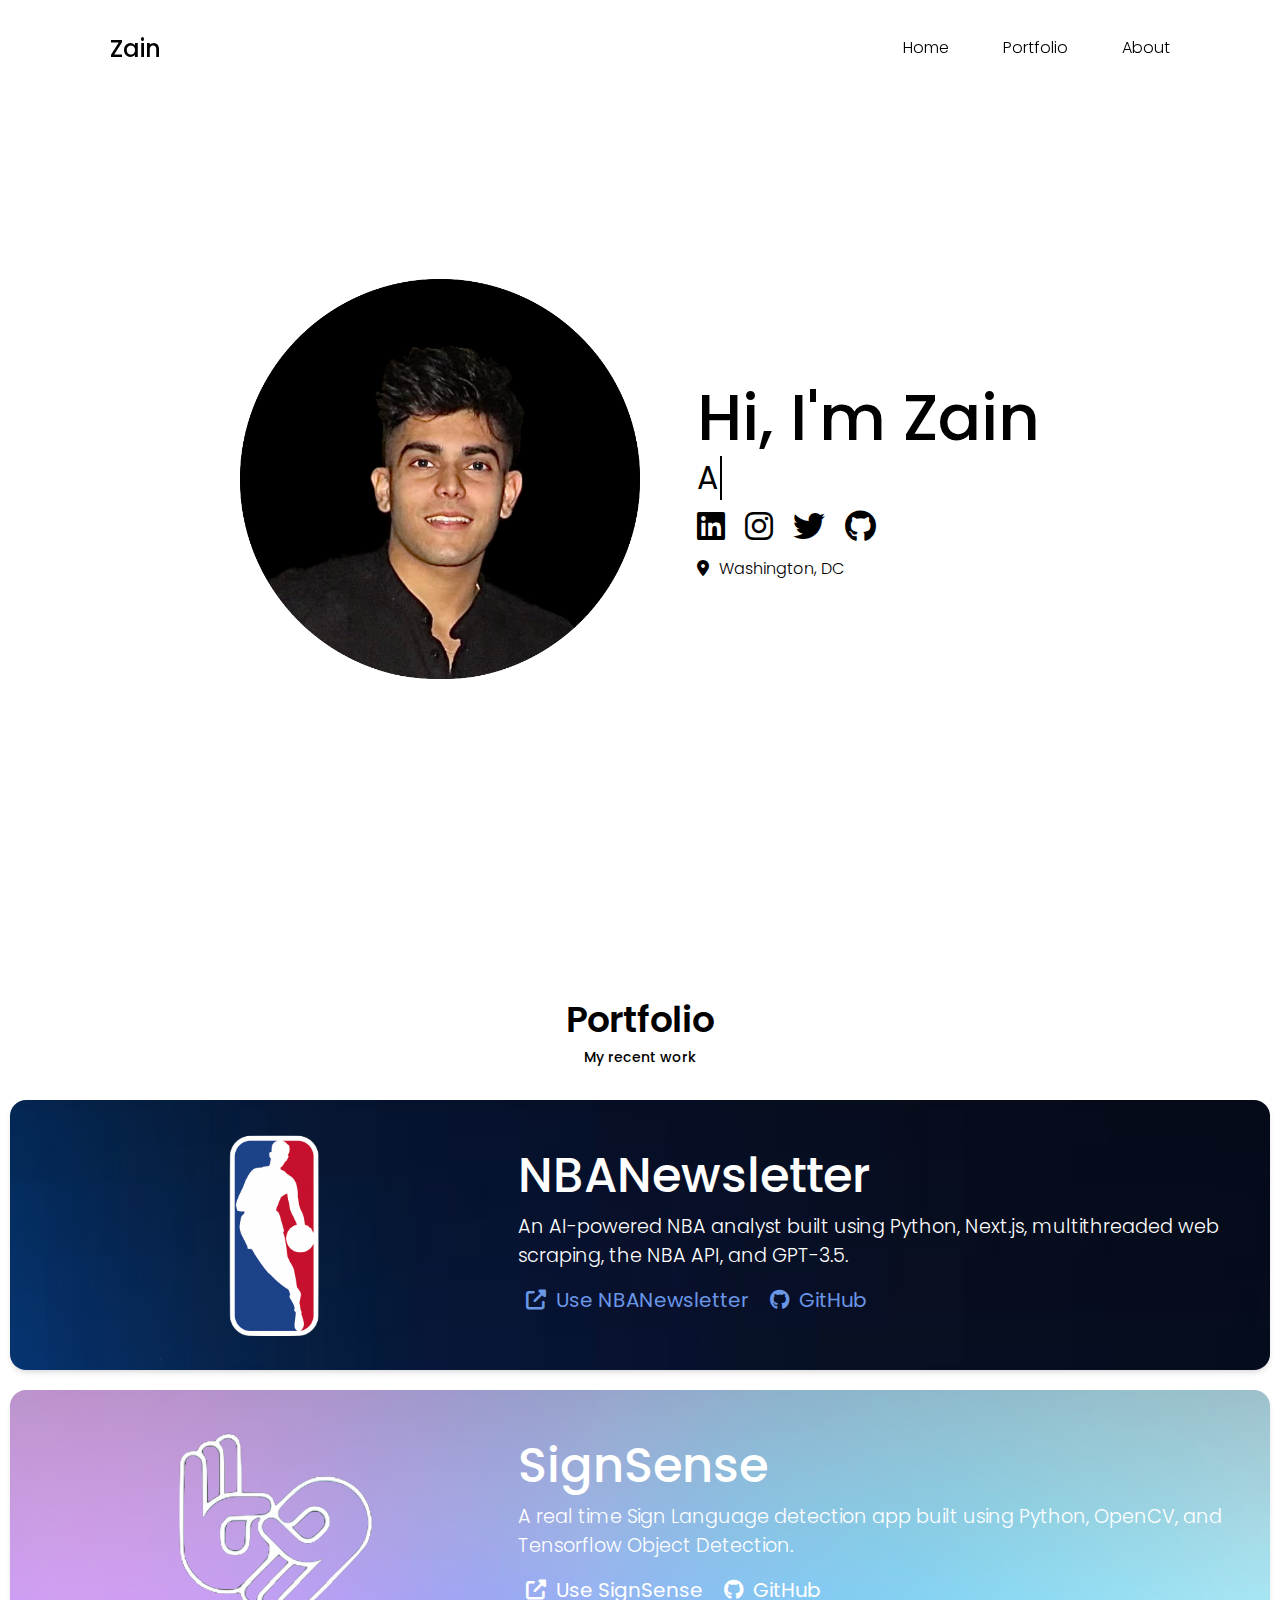
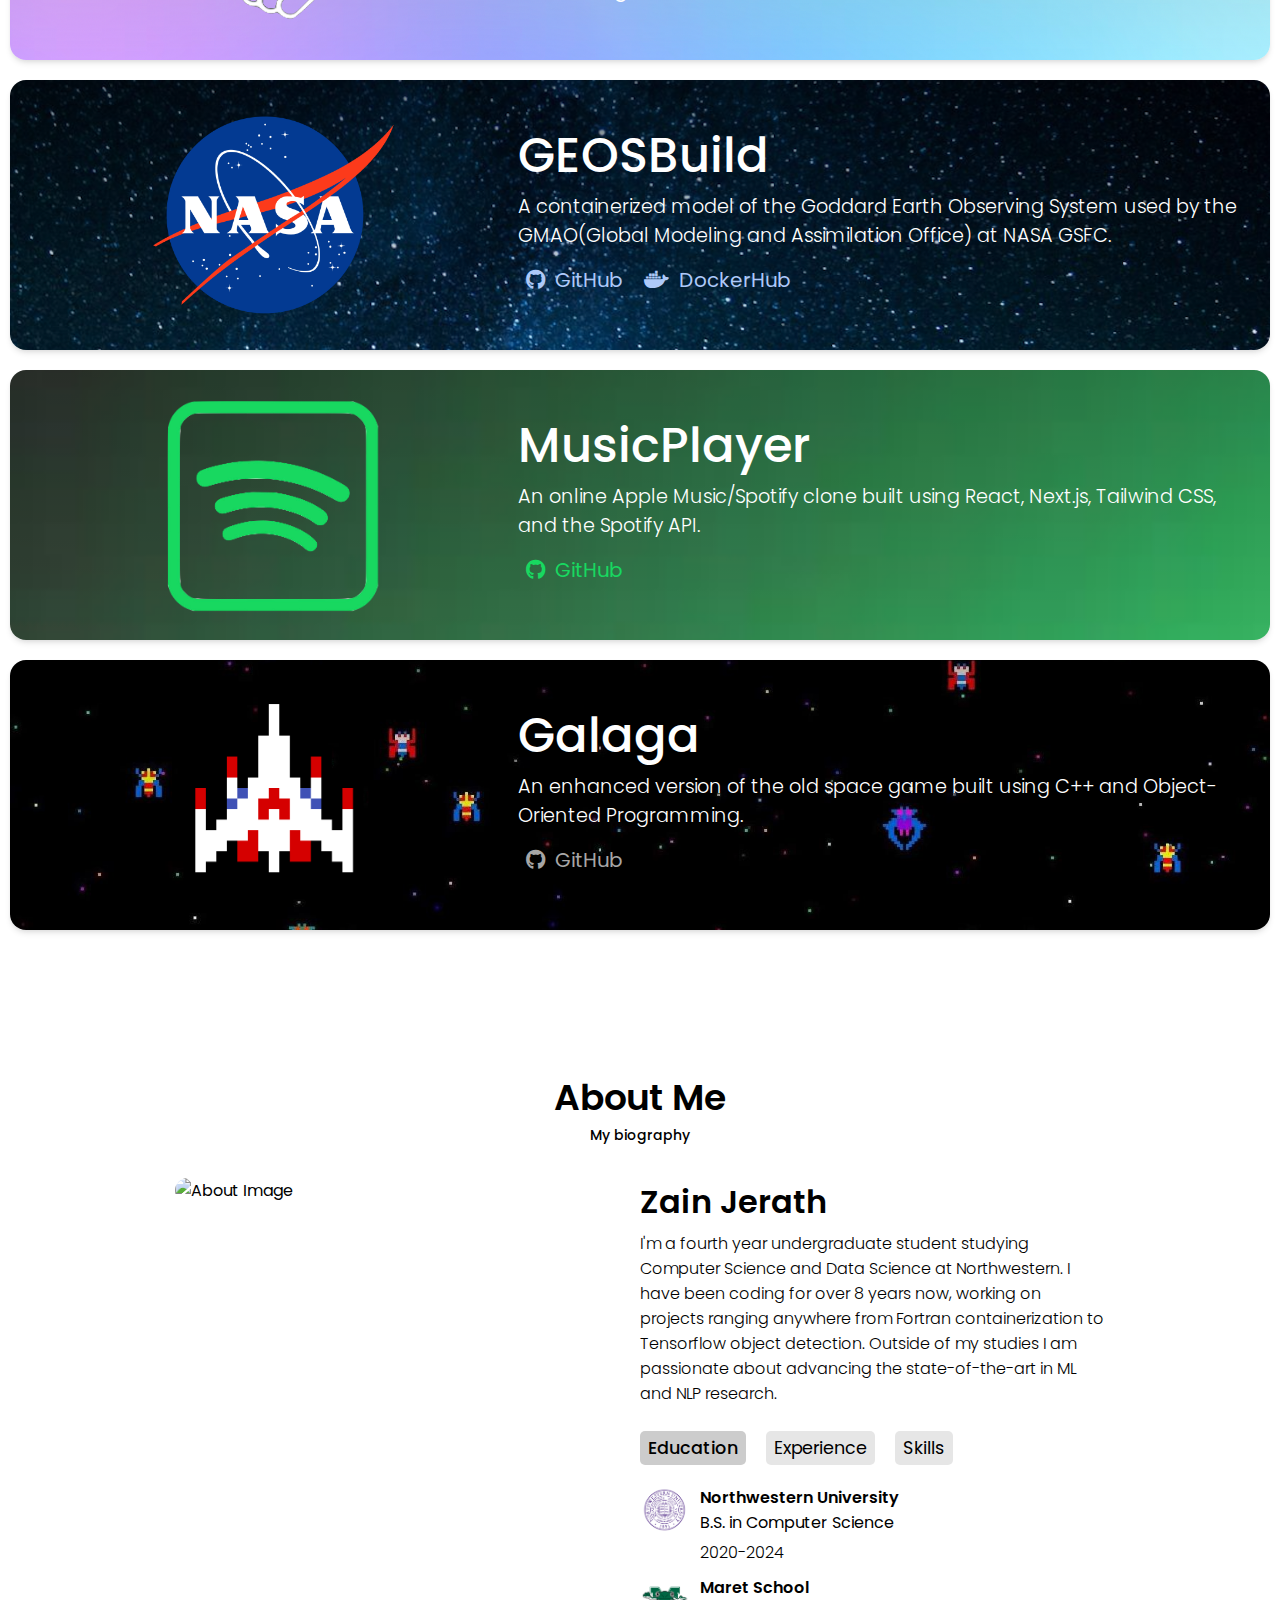
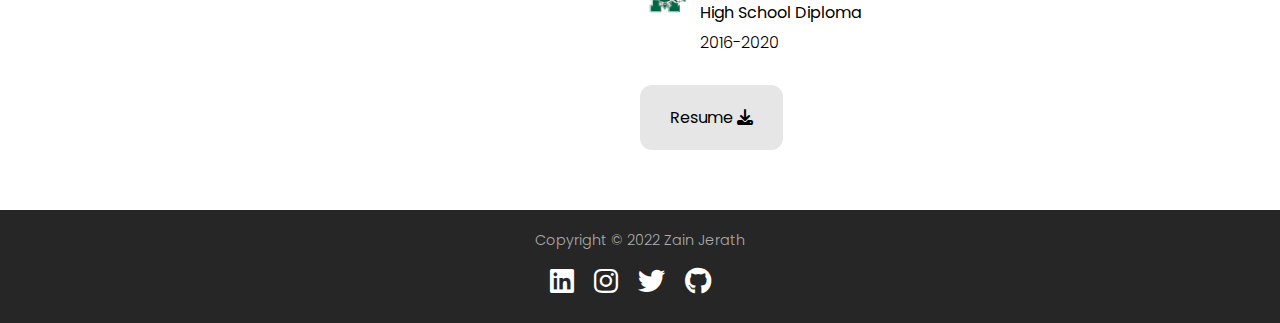
==== commit b55542ba: "Update index.html" ====
--- a/index.html
+++ b/index.html
@@ -157,7 +157,7 @@
         </div>
         <div class="about-text">
           <h1 class="name">Zain Jerath</h1>
-          <p> I'm a fourth year undergraduate student studying Computer Science and Data Science at Northwestern. I have been coding for over 5 years now, working on projects ranging anywhere from Fortran containerization to Tensorflow object detection. Outside of my studies I am passionate about advancing the state-of-the-art in ML and NLP research.</p>
+          <p> I'm a fourth year undergraduate student studying Computer Science and Data Science at Northwestern. I have been coding for over 8 years now, working on projects ranging anywhere from Fortran containerization to Tensorflow object detection. Outside of my studies I am passionate about advancing the state-of-the-art in ML and NLP research.</p>
           <div class="tab-titles">
             <p class="tab-link active-link" onclick="opentab('education')">Education</p>
             <p class="tab-link" onclick="opentab('experience')">Experience</p>
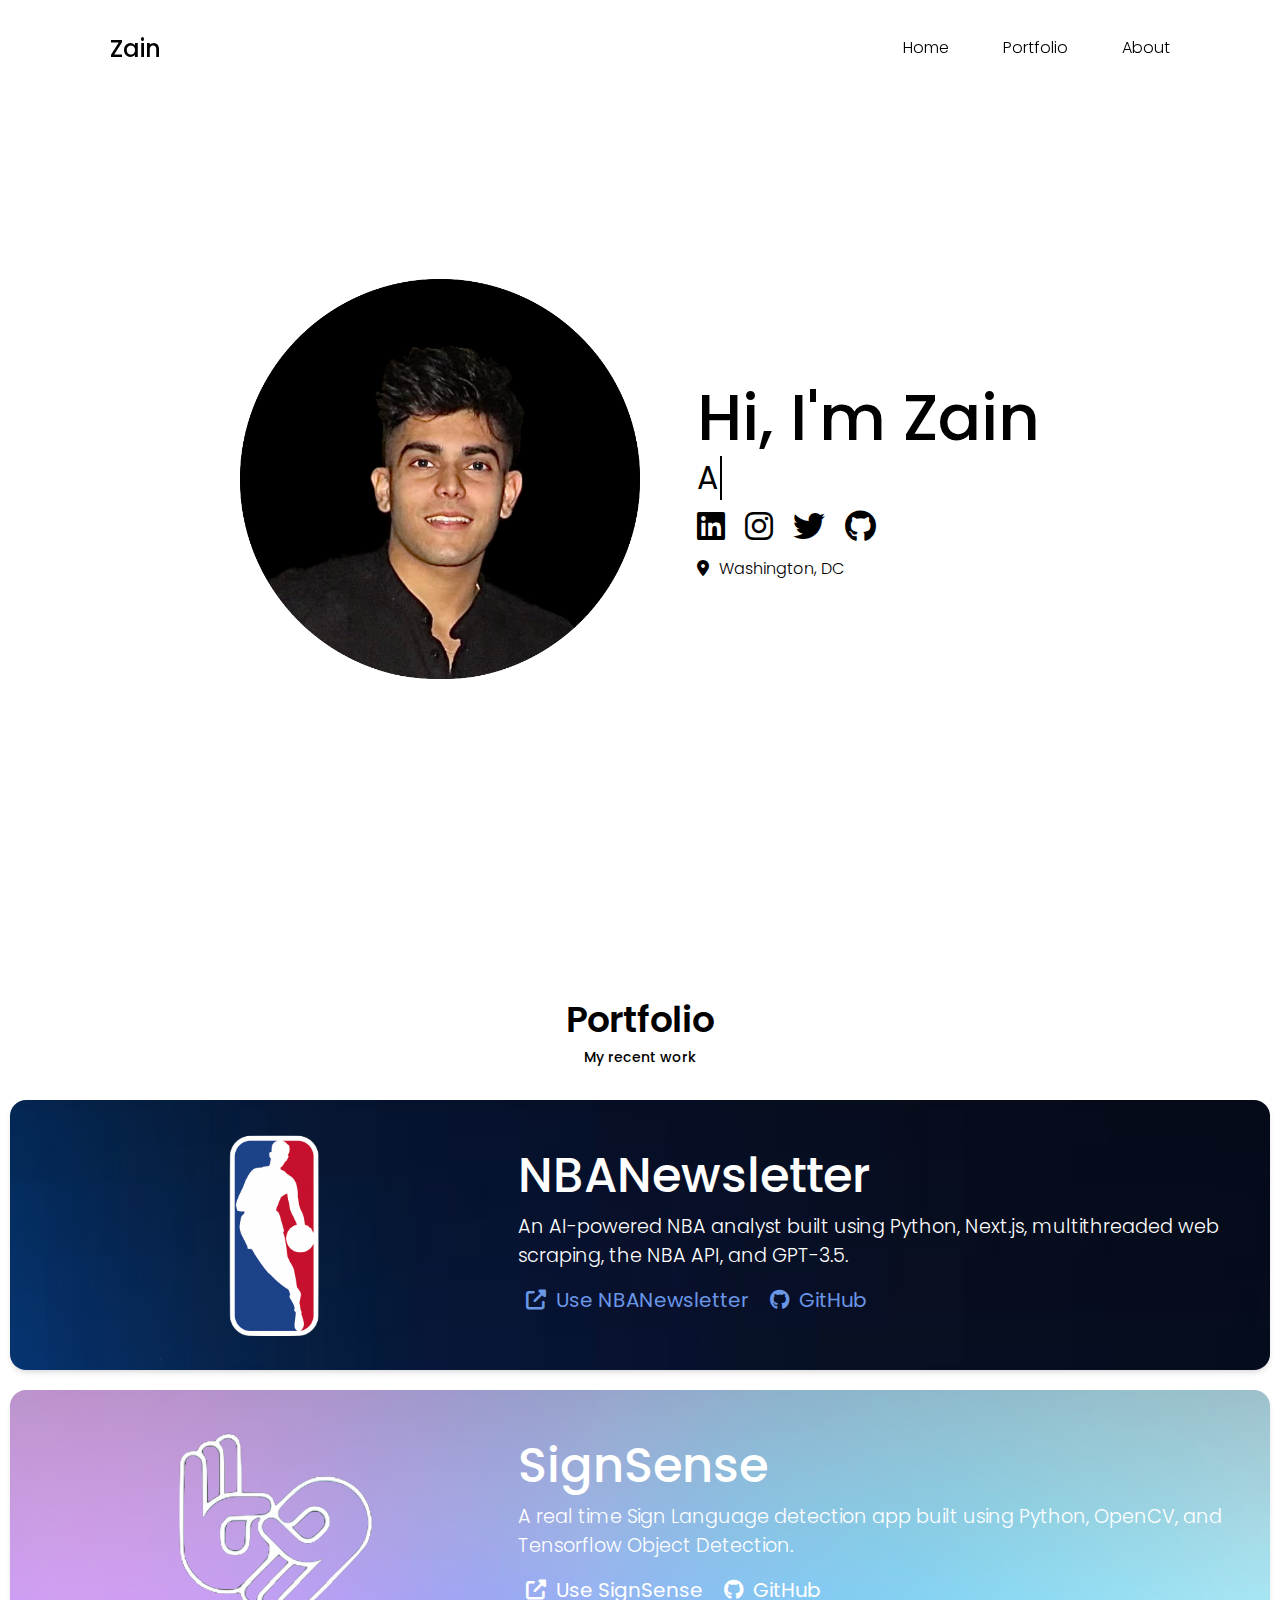
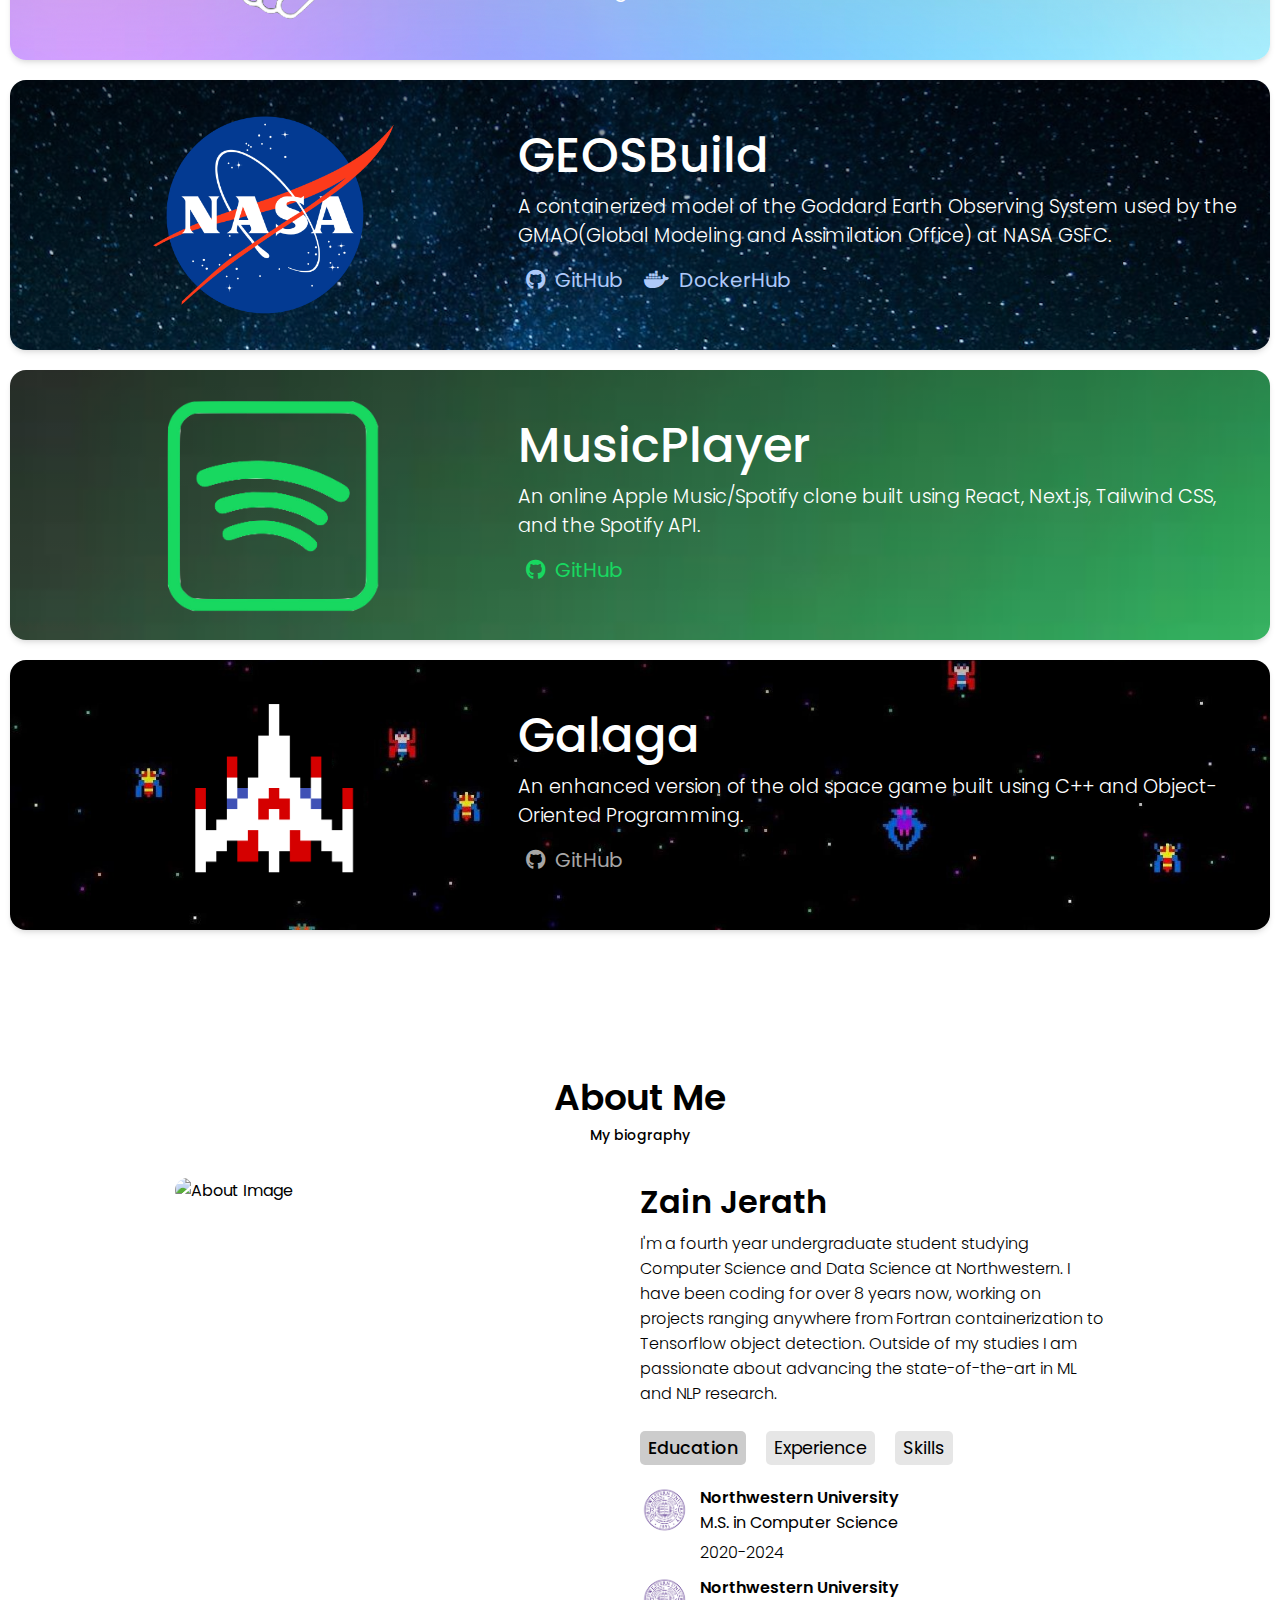
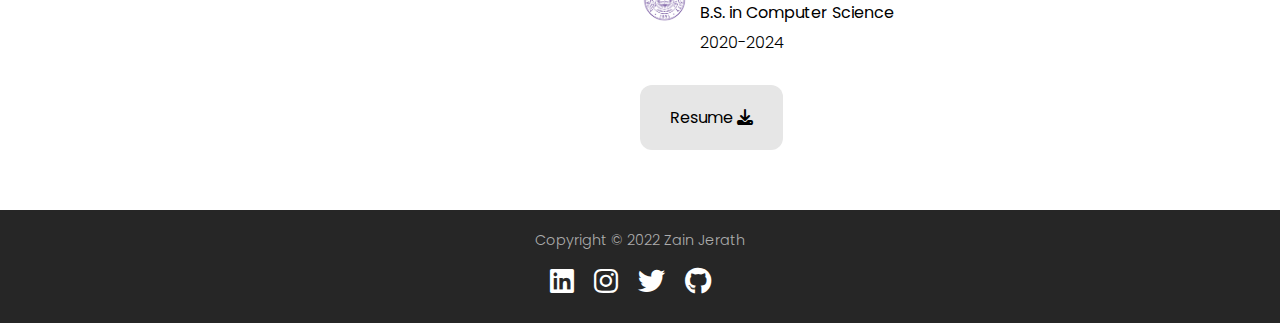
==== commit 537ea709: "Update index.html" ====
--- a/index.html
+++ b/index.html
@@ -170,15 +170,15 @@
                   <img src="images/Northwestern.png" alt="Northwestern Logo">
                 </div>
                 <div class="tab-info">
+                  <span>Northwestern University</span><br>M.S. in Computer Science<br><p>2020-2024</p>
+                </div>
+              </li>
+              <li class="infowpic">
+                <div class="tab-img">
+                  <img src="images/Northwestern.png" alt="Northwestern Logo">
+                </div>
+                <div class="tab-info">
                   <span>Northwestern University</span><br>B.S. in Computer Science<br><p>2020-2024</p>
-                </div>
-              </li>
-              <li class="infowpic">
-                <div class="tab-img">
-                  <img class="maret" src="images/Maret.png" alt="Maret Logo">
-                </div>
-                <div class="tab-info">
-                  <span>Maret School</span><br>High School Diploma<br><p>2016-2020</p>
                 </div>
               </li>
             </ul>
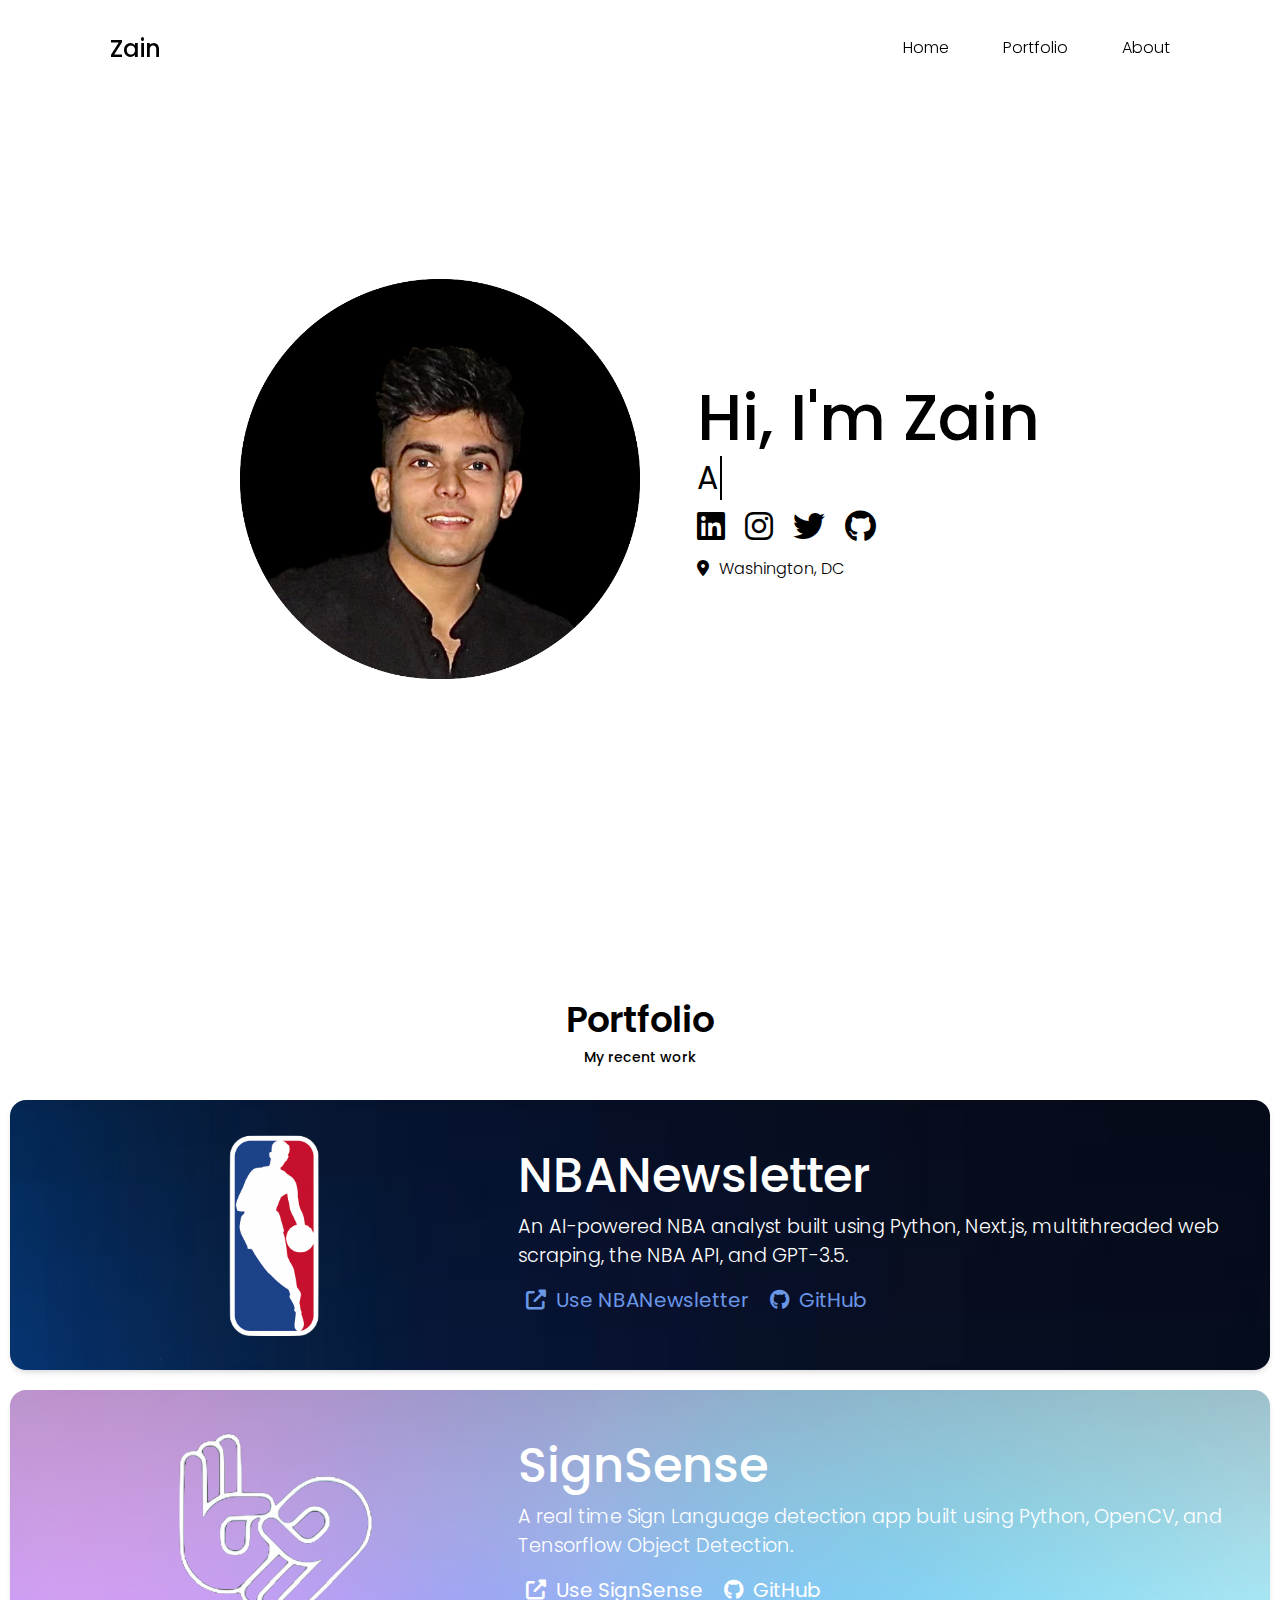
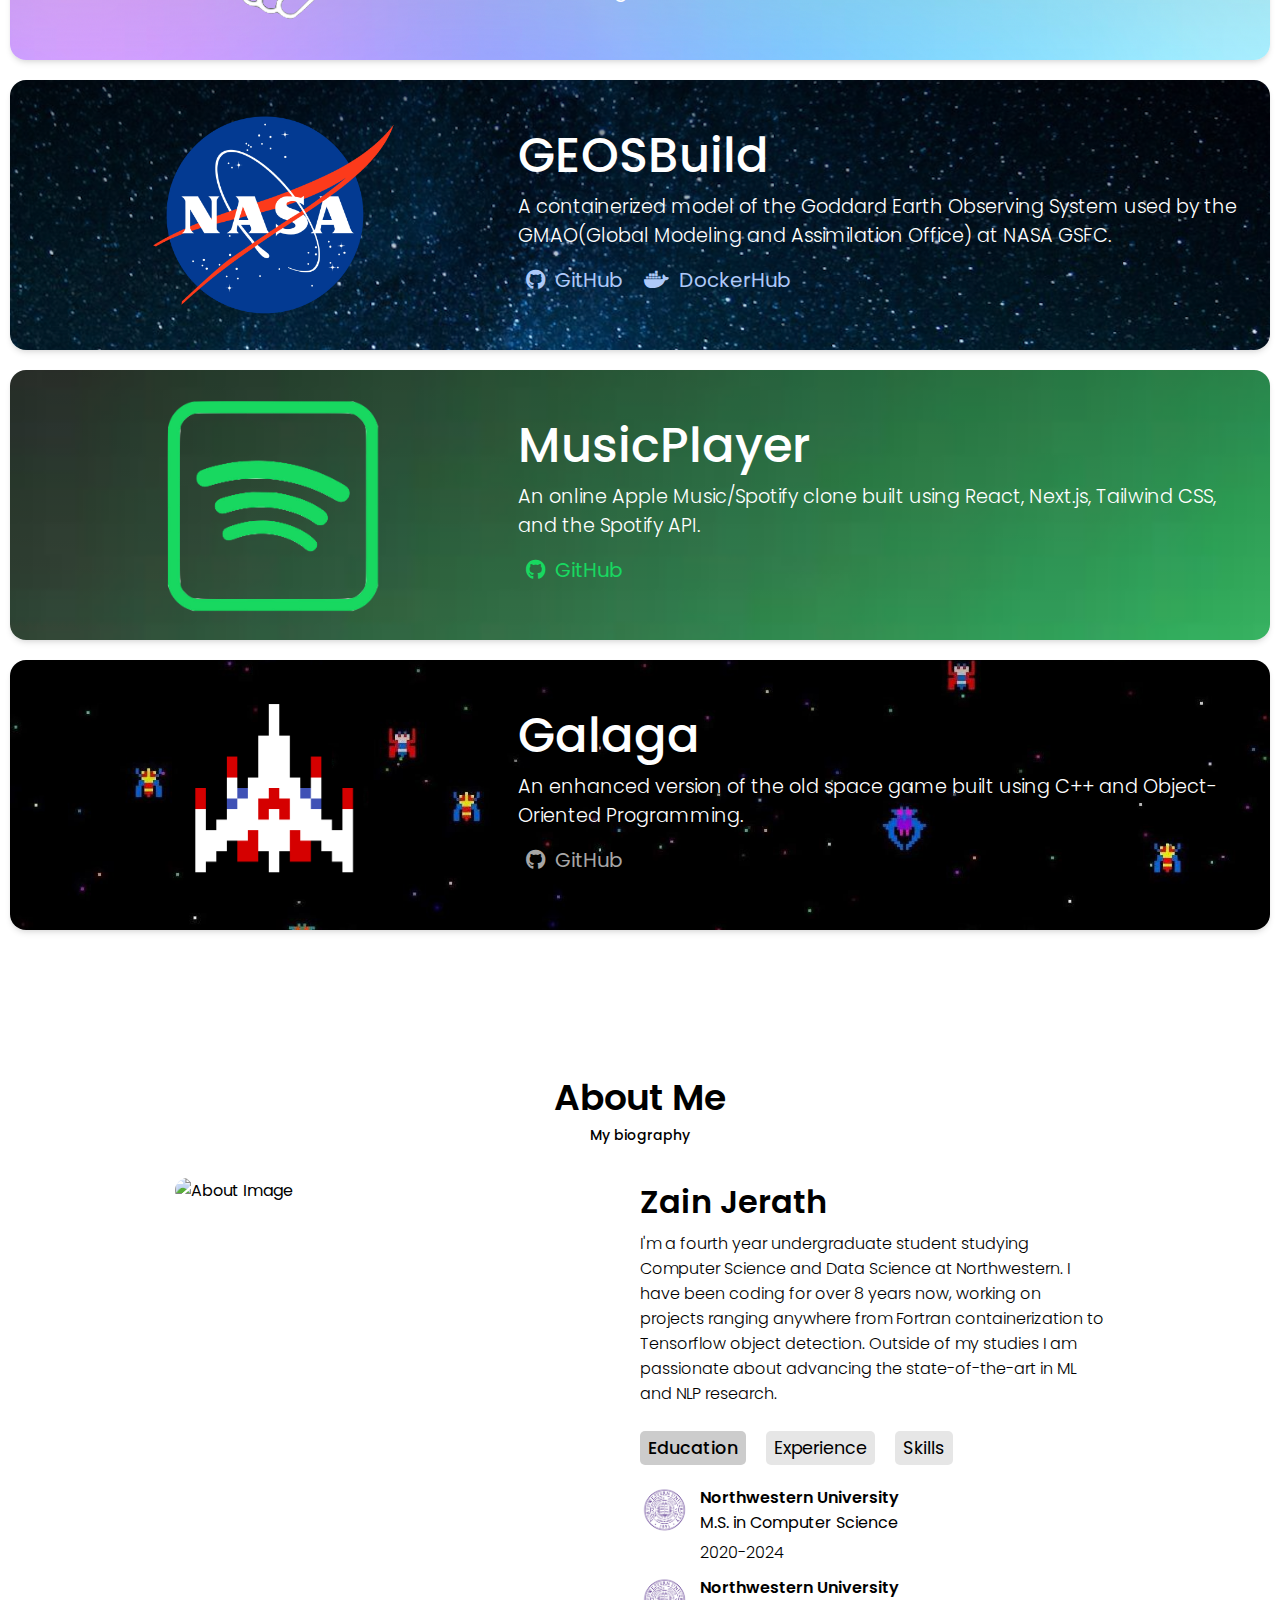
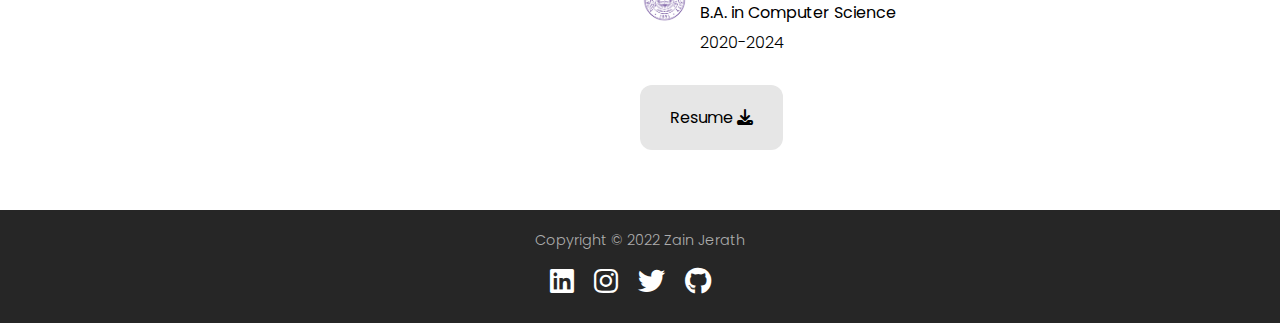
==== commit 9bc06921: "Update index.html" ====
--- a/index.html
+++ b/index.html
@@ -178,7 +178,7 @@
                   <img src="images/Northwestern.png" alt="Northwestern Logo">
                 </div>
                 <div class="tab-info">
-                  <span>Northwestern University</span><br>B.S. in Computer Science<br><p>2020-2024</p>
+                  <span>Northwestern University</span><br>B.A. in Computer Science<br><p>2020-2024</p>
                 </div>
               </li>
             </ul>
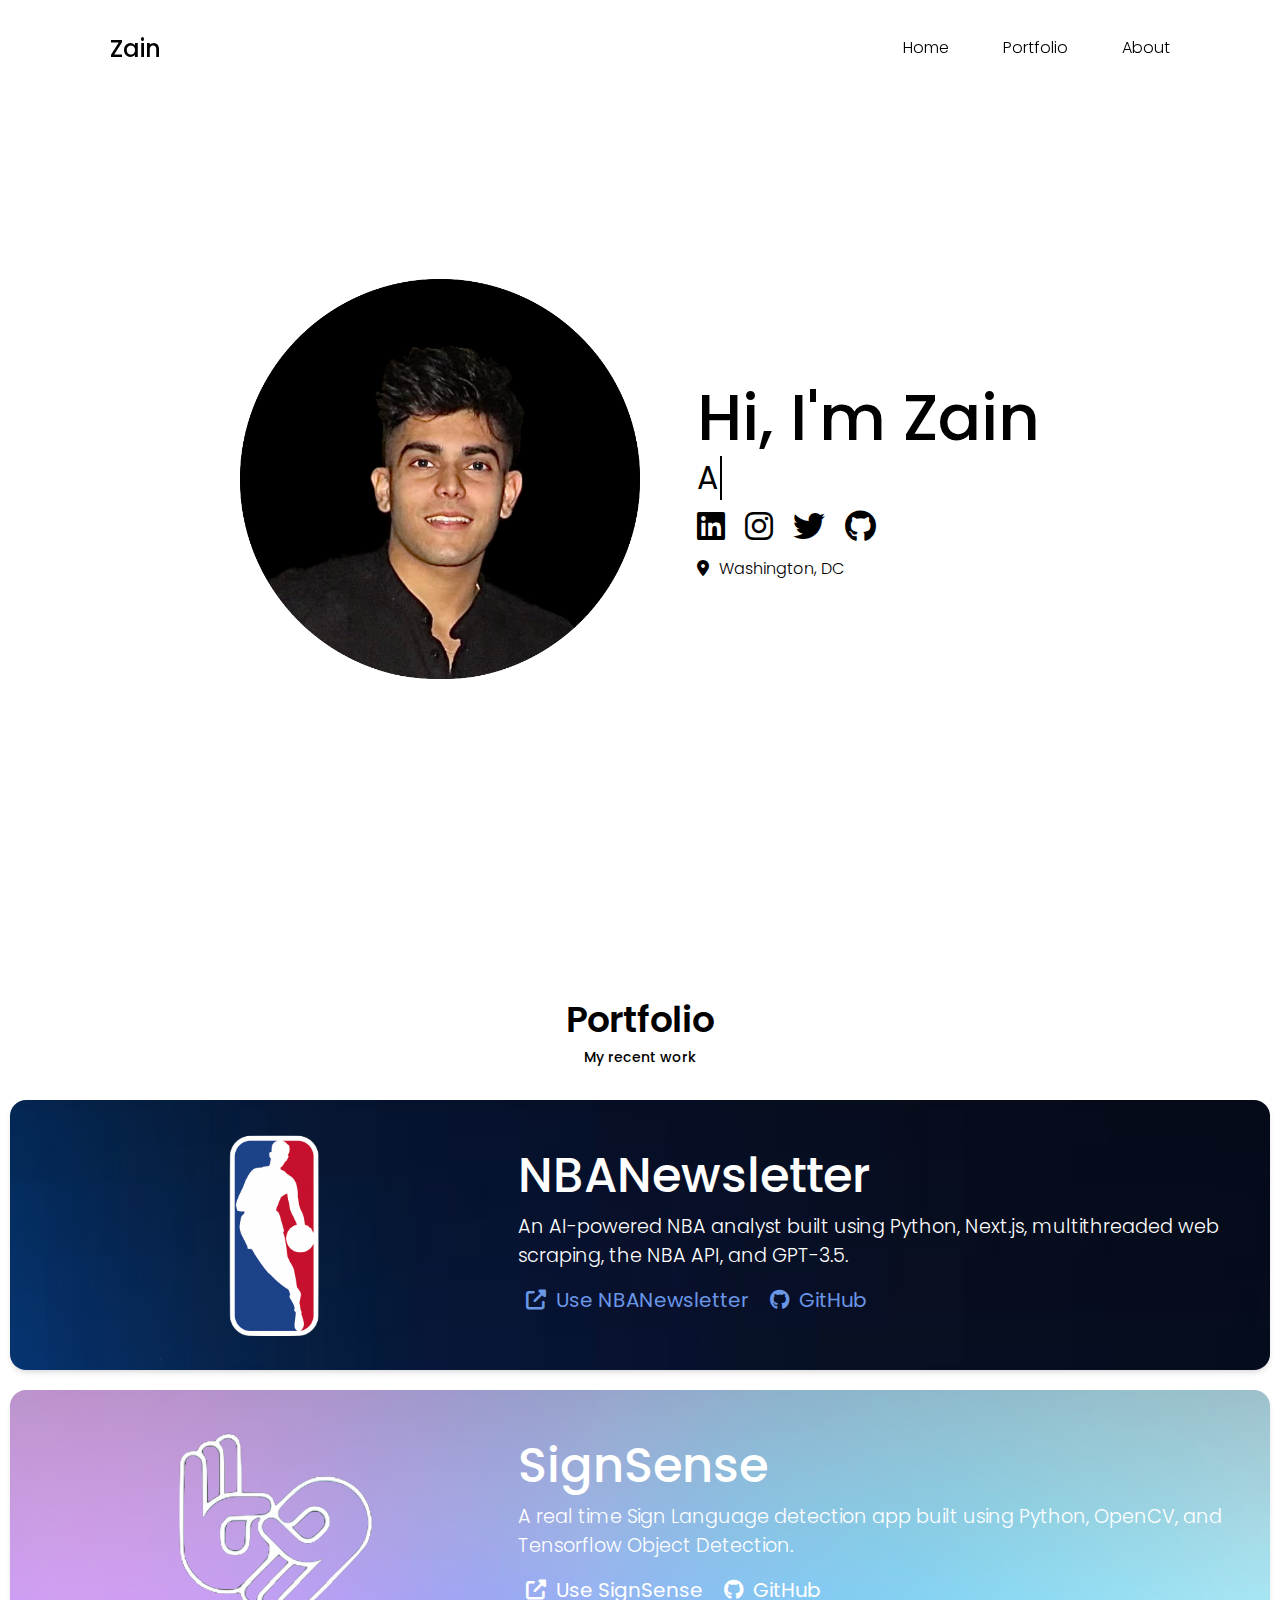
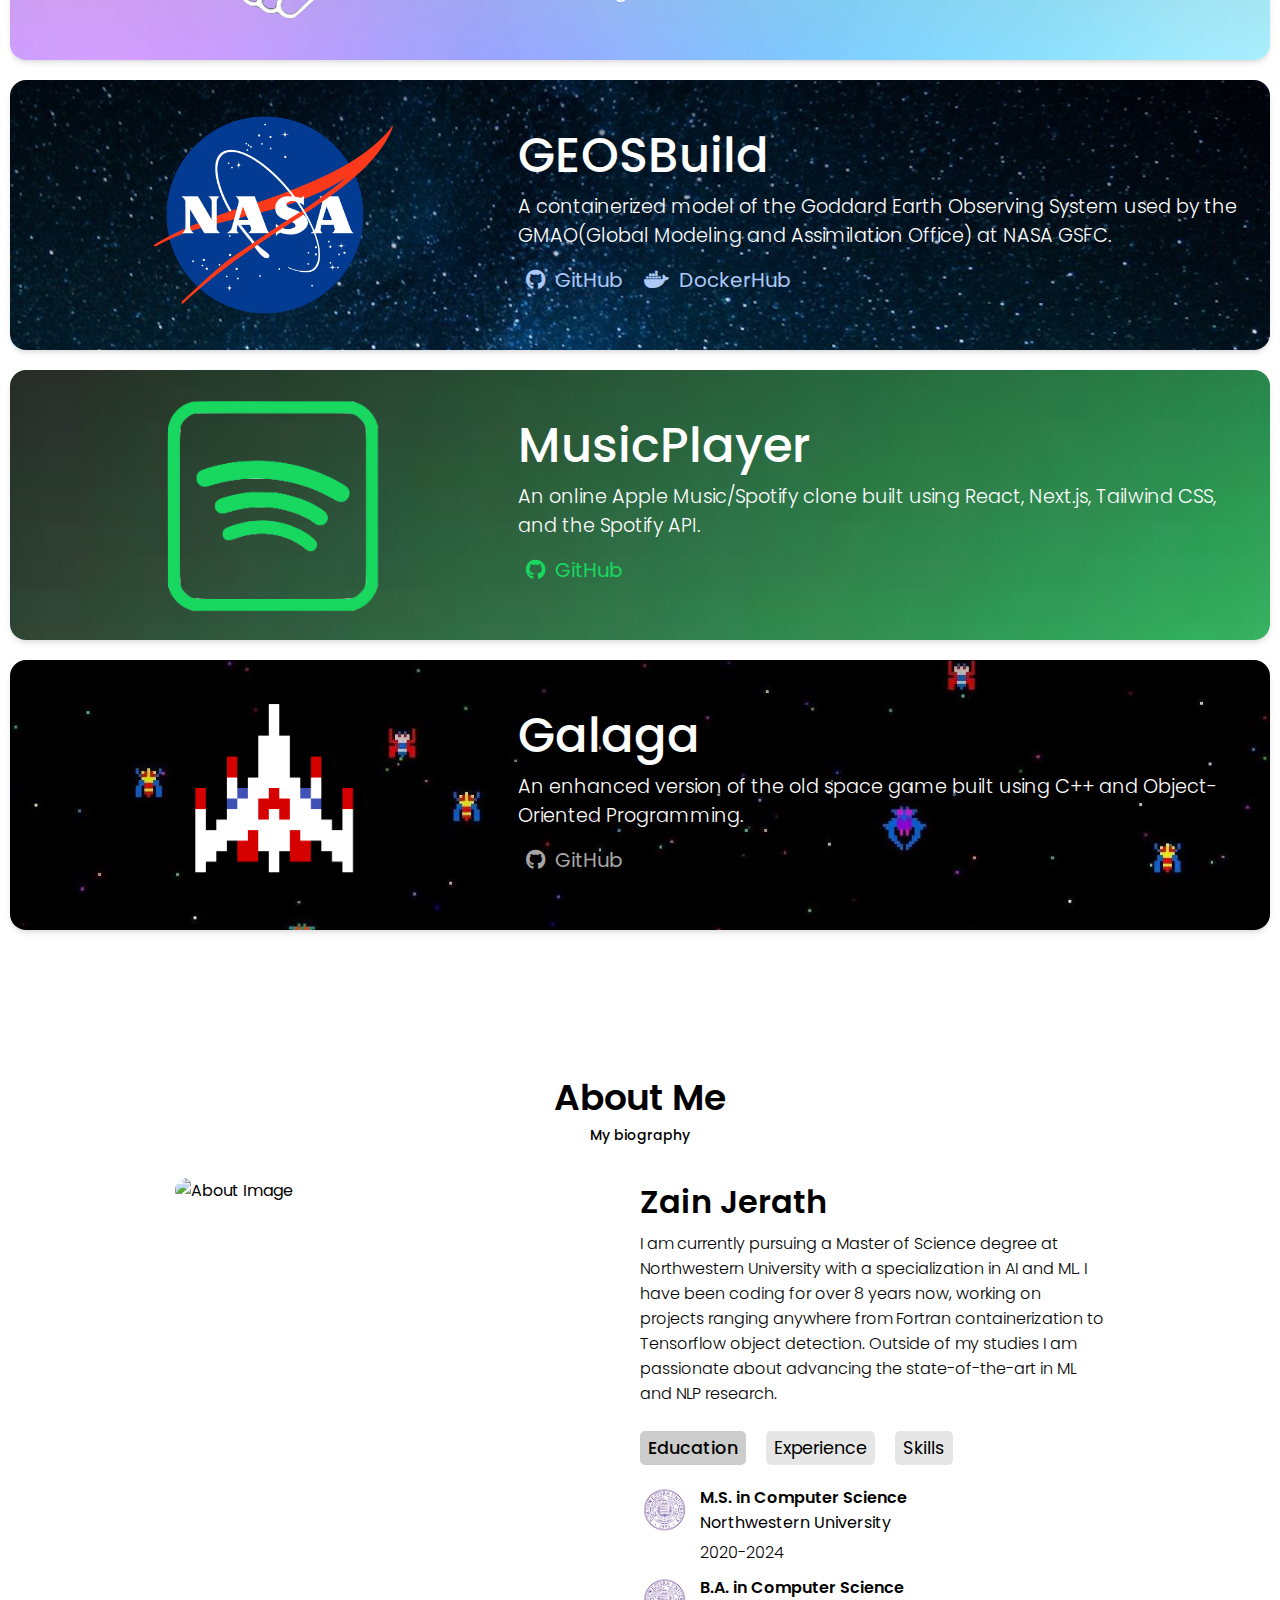
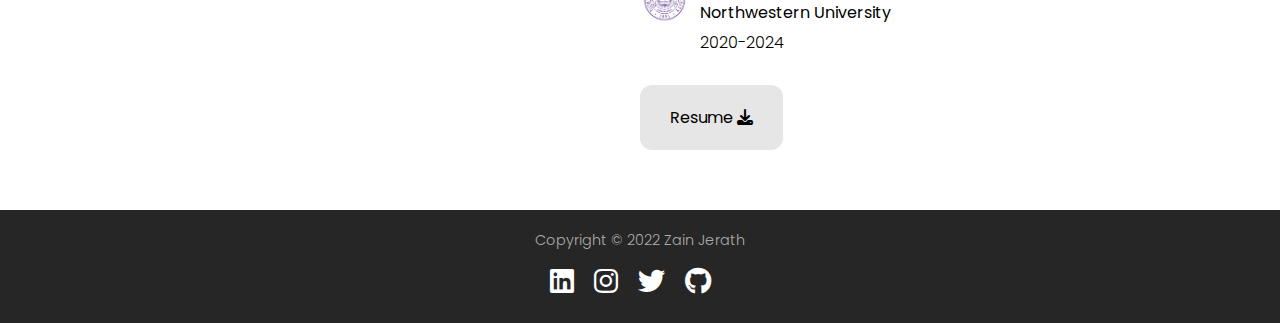
==== commit 7f651331: "Update index.html" ====
--- a/index.html
+++ b/index.html
@@ -157,7 +157,7 @@
         </div>
         <div class="about-text">
           <h1 class="name">Zain Jerath</h1>
-          <p> I'm a fourth year undergraduate student studying Computer Science and Data Science at Northwestern. I have been coding for over 8 years now, working on projects ranging anywhere from Fortran containerization to Tensorflow object detection. Outside of my studies I am passionate about advancing the state-of-the-art in ML and NLP research.</p>
+          <p> I am currently pursuing a Master of Science degree at Northwestern University with a specialization in AI and ML. I have been coding for over 8 years now, working on projects ranging anywhere from Fortran containerization to Tensorflow object detection. Outside of my studies I am passionate about advancing the state-of-the-art in ML and NLP research.</p>
           <div class="tab-titles">
             <p class="tab-link active-link" onclick="opentab('education')">Education</p>
             <p class="tab-link" onclick="opentab('experience')">Experience</p>
@@ -170,7 +170,7 @@
                   <img src="images/Northwestern.png" alt="Northwestern Logo">
                 </div>
                 <div class="tab-info">
-                  <span>Northwestern University</span><br>M.S. in Computer Science<br><p>2020-2024</p>
+                  <span>M.S. in Computer Science</span><br>Northwestern University<br><p>2020-2024</p>
                 </div>
               </li>
               <li class="infowpic">
@@ -178,7 +178,7 @@
                   <img src="images/Northwestern.png" alt="Northwestern Logo">
                 </div>
                 <div class="tab-info">
-                  <span>Northwestern University</span><br>B.A. in Computer Science<br><p>2020-2024</p>
+                  <span>B.A. in Computer Science</span><br>Northwestern University<br><p>2020-2024</p>
                 </div>
               </li>
             </ul>
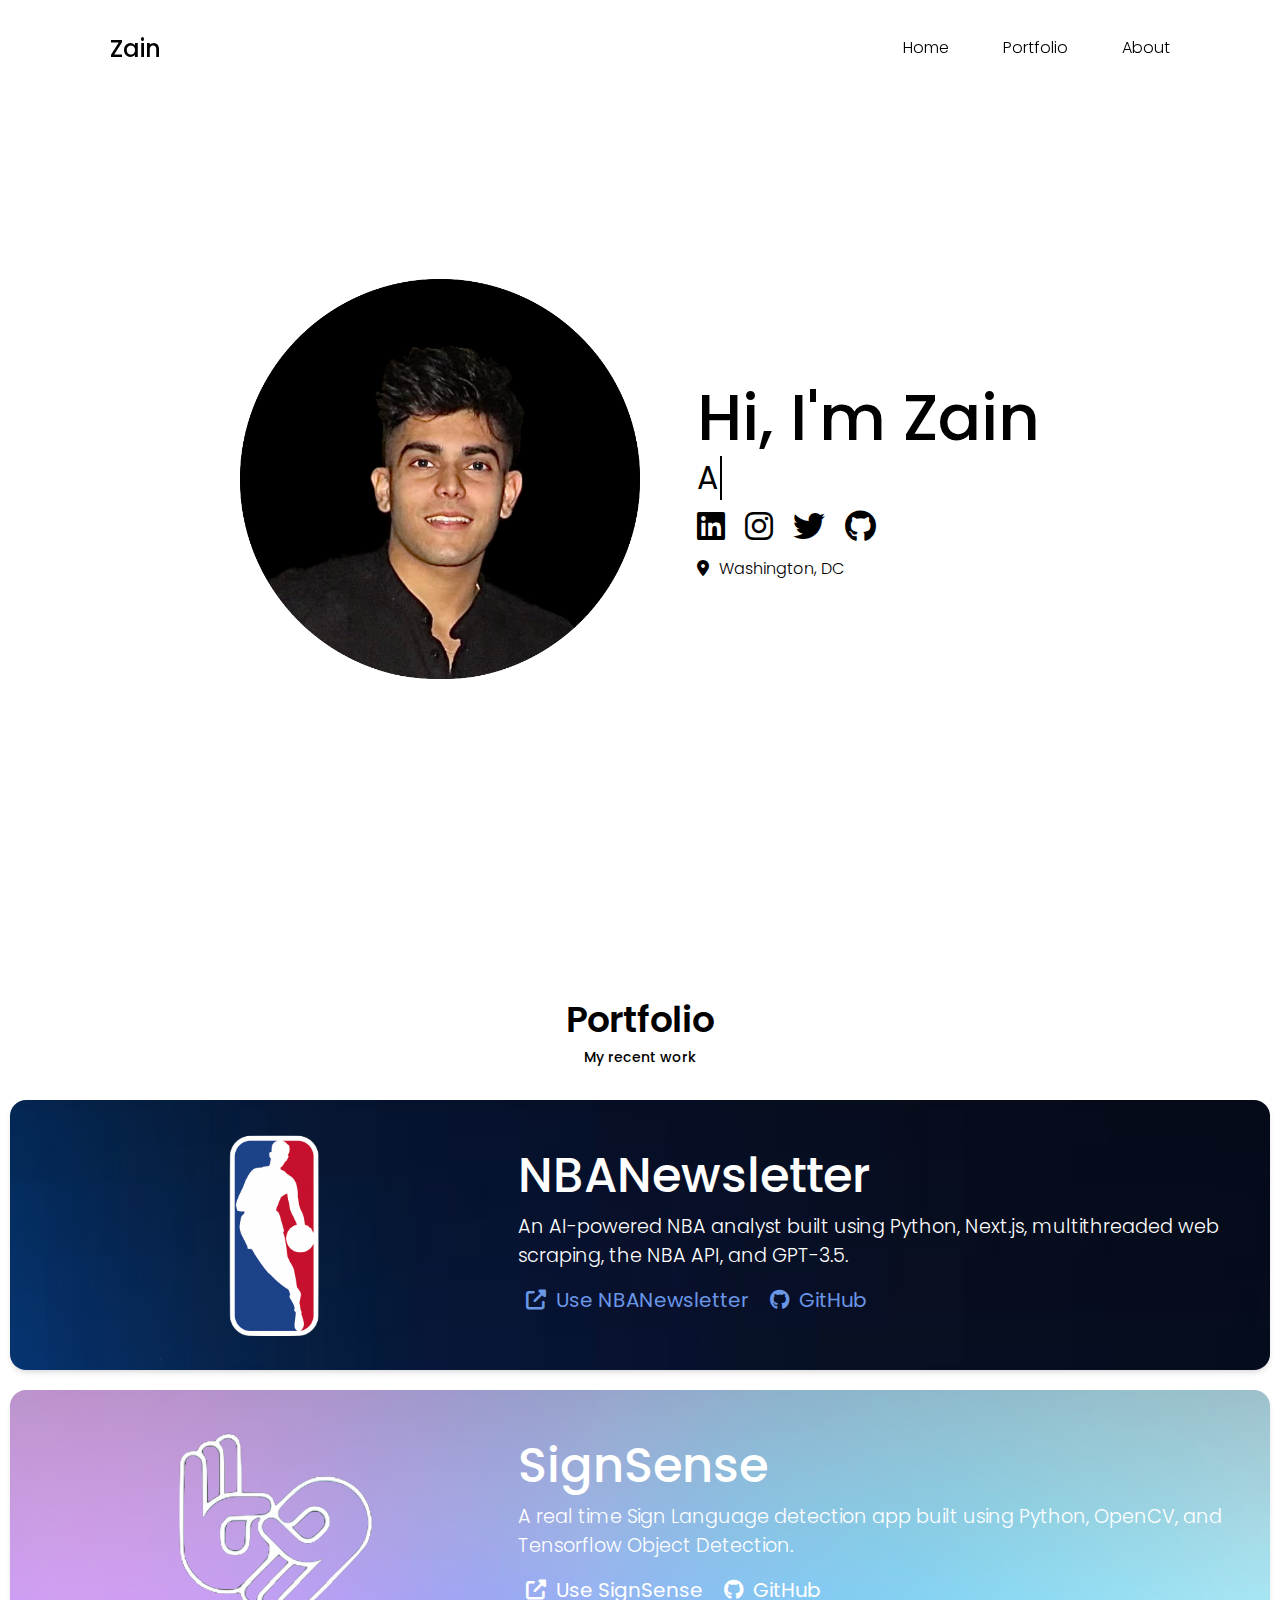
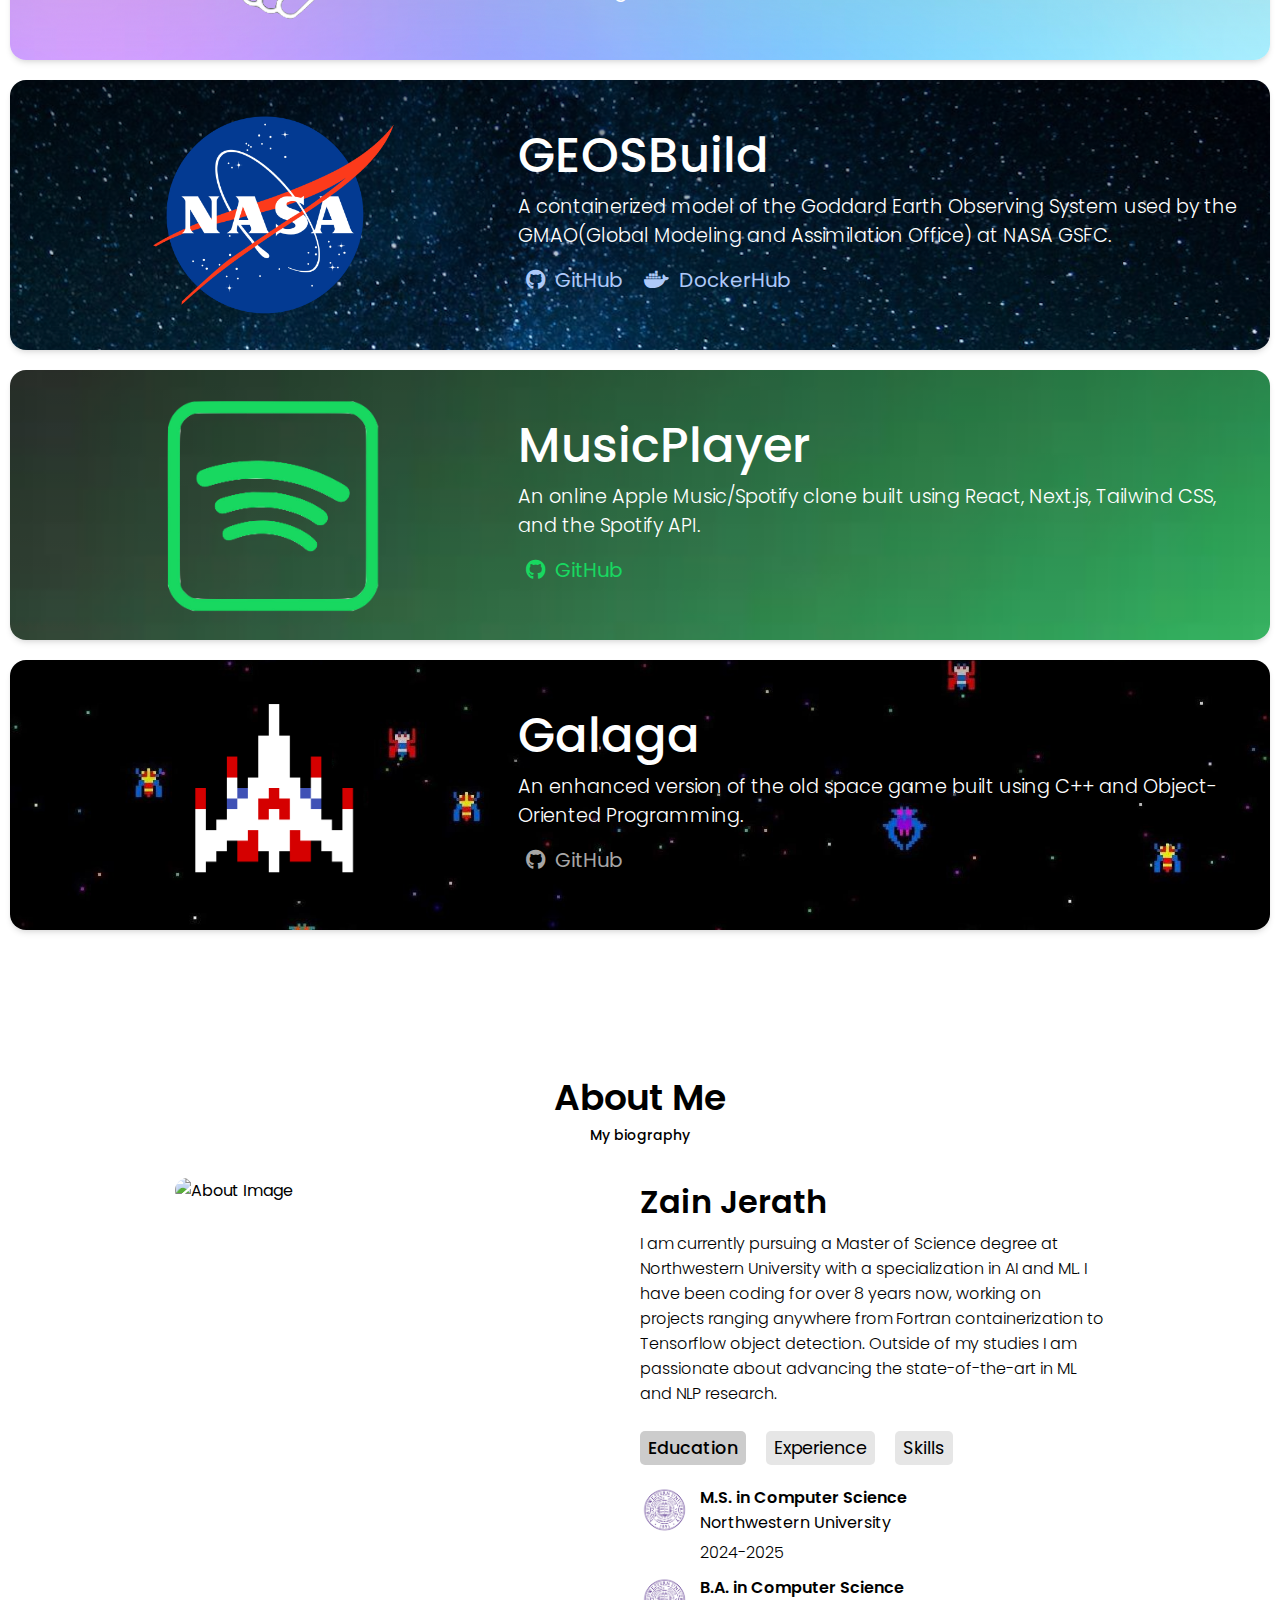
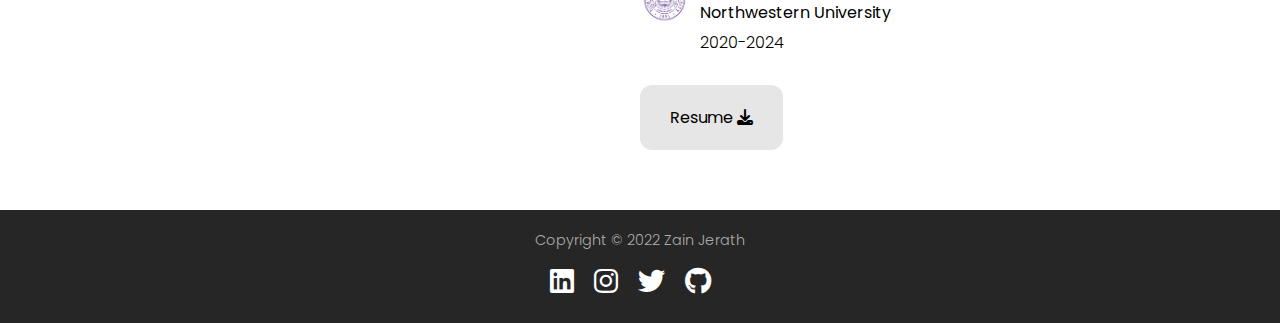
==== commit 614ec215: "Update index.html" ====
--- a/index.html
+++ b/index.html
@@ -170,7 +170,7 @@
                   <img src="images/Northwestern.png" alt="Northwestern Logo">
                 </div>
                 <div class="tab-info">
-                  <span>M.S. in Computer Science</span><br>Northwestern University<br><p>2020-2024</p>
+                  <span>M.S. in Computer Science</span><br>Northwestern University<br><p>2024-2025</p>
                 </div>
               </li>
               <li class="infowpic">
